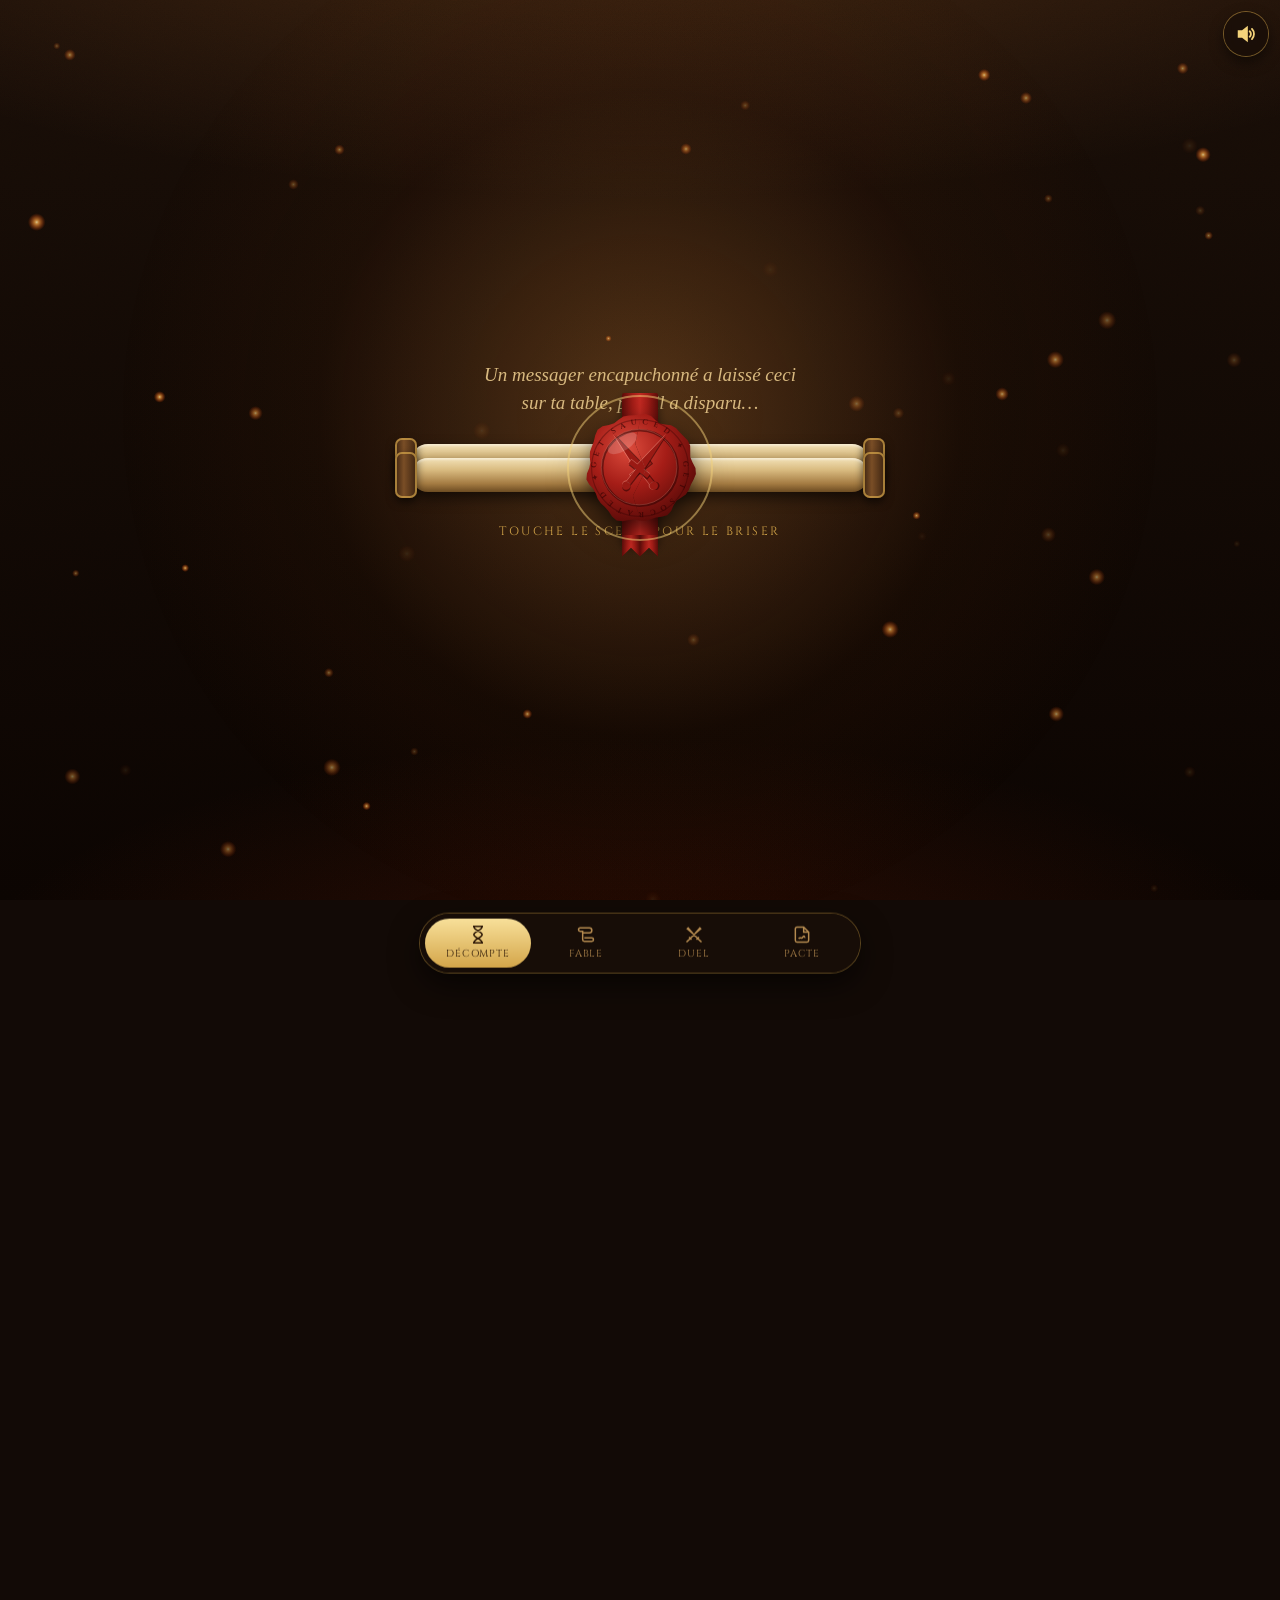
==== index.html @ 19f5466c "Le Pacte des Ombres : page pour Aurélien avant l'ouverture du 5 novembre Parchemin scellé, compte à " ====
<!doctype html>
<html lang="fr">
<head>
<meta charset="utf-8">
<meta name="viewport" content="width=device-width, initial-scale=1, viewport-fit=cover">
<title>Le Pacte des Ombres</title>
<meta name="description" content="Get Sauced convoque Get Socrated. Ouverture du monde : jeudi 5 novembre 2026, minuit.">
<meta name="theme-color" content="#120a06">
<meta property="og:type" content="website">
<meta property="og:title" content="Aurélien, un parchemin scellé t'attend…">
<meta property="og:description" content="Get Sauced convoque Get Socrated. Ouverture du monde : 5 novembre 2026, minuit. Brise le sceau.">
<meta property="og:image" content="https://paradisesecurite-web.github.io/Essaie/og.jpg">
<meta property="og:image:width" content="1200">
<meta property="og:image:height" content="630">
<meta property="og:url" content="https://paradisesecurite-web.github.io/Essaie/">
<meta name="twitter:card" content="summary_large_image">
<link rel="icon" href="data:image/svg+xml,%3Csvg xmlns='http://www.w3.org/2000/svg' viewBox='0 0 64 64'%3E%3Ccircle cx='32' cy='32' r='30' fill='%23a51d17'/%3E%3Cpath d='M32 8l4 30-4 4-4-4z M22 38h20v4H22z M30 42h4v10h-4z' fill='%23f3d27a'/%3E%3C/svg%3E">
<link rel="preconnect" href="https://fonts.googleapis.com">
<link rel="preconnect" href="https://fonts.gstatic.com" crossorigin>
<link href="https://fonts.googleapis.com/css2?family=Cinzel:wght@400;700;900&family=Cinzel+Decorative:wght@700;900&family=IM+Fell+English:ital@0;1&family=Pinyon+Script&display=swap" rel="stylesheet">
<link rel="stylesheet" href="style.css">
</head>
<body class="locked">
<canvas id="embers" aria-hidden="true"></canvas>

<button id="muteBtn" aria-label="Couper le son"></button>
<div id="toast" role="status" aria-live="polite"></div>

<!-- ============ INTRO : le parchemin scellé ============ -->
<div id="intro">
  <div class="tavern-glow"></div>
  <p class="intro-kicker">Un messager encapuchonné a laissé ceci sur ta table, puis il a disparu…</p>
  <div class="scroll" id="scroll">
    <div class="roller"></div>
    <div class="sheet" id="sheet">
      <div class="parch" id="sheetInner">
        <p class="sm">Par ordre de la Confrérie des Ombres</p>
        <h1 class="convo-title">Convocation</h1>
        <p class="to">À l'attention d'<b>Aurélien</b>, dit <b>Get Socrated</b></p>
        <div class="rule"></div>
        <div class="typed-wrap"><div class="ghost" id="introGhost"></div><div class="typed" id="introText"></div></div>
        <p class="from">— Yohann, dit <b>Get Sauced</b></p>
        <button class="btn gold" id="enterBtn">Entrer dans l'ombre</button>
      </div>
    </div>
    <div class="roller"></div>
    <div class="ribbon"></div>
    <button class="seal-btn" id="sealBtn" aria-label="Briser le sceau de cire">
      <div class="half l" id="sealL"></div>
      <div class="half r" id="sealR"></div>
      <svg class="crack" viewBox="0 0 200 200" aria-hidden="true"><polyline points="104,8 92,60 110,104 88,148 104,192" fill="none" stroke="#ffd9a0" stroke-width="3.5" stroke-linejoin="round" style="filter:drop-shadow(0 0 4px #ffb060)"/></svg>
    </button>
  </div>
  <p class="intro-hint" id="introHint">Touche le sceau pour le briser</p>
</div>

<!-- ============ APP ============ -->
<main id="app" aria-hidden="true">

  <section id="top" class="hero">
    <button id="sigil" class="sigil" aria-label="Sceau de la Confrérie">
      <svg class="prog" viewBox="0 0 108 108" aria-hidden="true"><circle cx="54" cy="54" r="50"/></svg>
      <span id="sigilSeal"></span>
    </button>
    <p class="kicker">La Confrérie des Ombres présente</p>
    <h1 class="duo"><span class="who" id="eggSauce">Get Sauced</span><span class="amp">&amp;</span><span class="who" id="eggSocrate">Get Socrated</span></h1>
    <p class="tag">Deux voleurs. Un serveur RP-PvP. Zéro pitié.</p>

    <div class="cd-wrap" id="cdWrap">
      <p class="cd-label" id="cdLabel">Le monde renaît dans</p>
      <div class="cd" id="cd">
        <div class="cd-box"><span class="cd-num" id="cdD">--</span><span class="cd-unit">Jours</span></div>
        <div class="cd-box"><span class="cd-num" id="cdH">--</span><span class="cd-unit">Heures</span></div>
        <div class="cd-box"><span class="cd-num" id="cdM">--</span><span class="cd-unit">Minutes</span></div>
        <div class="cd-box"><span class="cd-num" id="cdS">--</span><span class="cd-unit">Secondes</span></div>
      </div>
      <p class="cd-date"><b>Jeudi 5 novembre 2026 · 00:00</b><br>heure de Paris · World of Warcraft: Forever</p>
    </div>

    <div class="dossier reveal">
      <div class="card">
        <svg viewBox="0 0 40 40" aria-hidden="true"><path d="M20 3c-7 0-11 7-11 14 0 4 1 7 3 9l-5 11h26l-5-11c2-2 3-5 3-9 0-7-4-14-11-14z" fill="#0b0604" stroke="#d4a64a" stroke-width="1"/><ellipse cx="17" cy="19" rx="1.6" ry="1" fill="#f3d27a"/><ellipse cx="23" cy="19" rx="1.6" ry="1" fill="#f3d27a"/></svg>
        <p class="role">Le complice</p>
        <h4>Yohann</h4>
        <p class="alias">« Get Sauced »</p>
        <ul><li>Voleur</li><li>Race : <b id="yRace">elfe de la nuit… ou mort-vivant ?</b></li><li>Arme : la sauce</li></ul>
      </div>
      <div class="card">
        <svg viewBox="0 0 40 40" aria-hidden="true"><path d="M20 3c-7 0-11 7-11 14 0 4 1 7 3 9l-5 11h26l-5-11c2-2 3-5 3-9 0-7-4-14-11-14z" fill="#0b0604" stroke="#d4a64a" stroke-width="1"/><ellipse cx="17" cy="19" rx="1.6" ry="1" fill="#9fd0ff"/><ellipse cx="23" cy="19" rx="1.6" ry="1" fill="#9fd0ff"/></svg>
        <p class="role">Le cerveau</p>
        <h4>Aurélien</h4>
        <p class="alias">« <span id="aName">Get Socrated</span> »</p>
        <ul><li>Voleur</li><li>Race : <b id="aRace">à forger dans la Fable</b></li><li>Faction : <b id="aFaction">c'est toi qui choisis</b></li></ul>
      </div>
    </div>
    <div class="intel reveal">
      <span><b>QG</b> le bureau</span>
      <span><b>Opération</b> 4 jours</span>
      <span><b>Serveur</b> RP-PvP</span>
      <span><b>Guilde</b> sérieuse. Nous, moins.</span>
    </div>
  </section>

  <section id="fable">
    <div class="sec-head reveal"><span class="sec-num">I</span><h2>La Fable des Deux Ombres</h2><p>Une aventure en six chapitres. Tes choix décident de tout.</p></div>
    <div class="parch fable-card reveal" id="fableCard">
      <div class="fable-body" id="fableBody">
        <div class="fable-intro" id="fableIntro">
          <p>La veille de l'ouverture du monde, deux voleurs préparent un dernier coup. Tu choisiras ton nom, ta race… et le camp de notre duo, pour toujours.</p>
          <button class="btn ink" id="fableStart">Ouvrir la Fable</button>
        </div>
        <div id="fableMain" class="hidden">
          <div class="fable-top"><span id="chNum">Chapitre I</span><div class="dots" id="dots"></div></div>
          <h3 id="chTitle"></h3>
          <div id="fableText" class="fable-text"></div>
          <p class="skip-hint" id="skipHint">Touche le texte pour accélérer</p>
          <div id="fableChoices" class="choices"></div>
        </div>
      </div>
    </div>
    <div class="poster-zone hidden" id="posterZone">
      <img id="posterImg" alt="Ton avis de recherche">
      <div class="btn-row">
        <button class="btn gold hidden" id="posterShare">Envoyer à Yohann</button>
        <button class="btn dark" id="posterDl">Télécharger l'image</button>
      </div>
      <p class="note">Envoie-la à Get Sauced sur WhatsApp. Il saura quoi en faire.</p>
      <div class="btn-row" style="margin-top:14px"><button class="btn dark small" id="fableReplay">Rejouer la Fable</button></div>
    </div>
  </section>

  <section id="duel">
    <div class="sec-head reveal"><span class="sec-num">II</span><h2>Duel dans les Ombres</h2><p>Entraîne-toi avant le grand soir. Les ennemis ne t'attendront pas.</p></div>
    <div class="arena reveal" id="arena">
      <div class="hud top">
        <div class="row"><span id="eName">—</span><span id="eHpTxt"></span></div>
        <div class="bar hp-e"><i id="eHp"></i></div>
      </div>
      <canvas id="duelCv"></canvas>
      <div class="hud bot">
        <div class="split">
          <div><div class="row"><span>Vie</span><span id="pHpTxt">100</span></div><div class="bar hp-p"><i id="pHp"></i></div></div>
          <div><div class="row"><span>Énergie</span><span id="pEnTxt">100</span></div><div class="bar en"><i id="pEn"></i></div></div>
        </div>
        <div class="cps" id="cps"><i></i><i></i><i></i><i></i><i></i></div>
      </div>
      <div class="duel-ov" id="duelOv">
        <h3>Duel dans les Ombres</h3>
        <p><b>Attaque pernicieuse</b> : gagne des points de combo. <b>Éviscération</b> : dépense-les en gros dégâts. Quand l'anneau rouge se referme sur l'ennemi, <b>Esquive</b>. S'il devient doré : <b>riposte</b>&nbsp;!</p>
        <button class="btn gold" id="duelStart">Dégainer</button>
      </div>
    </div>
    <div class="skills">
      <button class="skill" id="skSS"><span class="ic">🗡️</span><span class="nm">Attaque pernicieuse</span><span class="cost">40 énergie · +1 ◆</span></button>
      <button class="skill ev" id="skEV"><span class="ic">🩸</span><span class="nm">Éviscération</span><span class="cost">35 énergie · ◆ → dégâts</span></button>
      <button class="skill do" id="skDO"><span class="ic">💨</span><span class="nm">Esquive</span><span class="cost">gratuit · timing !</span><span class="cdv" id="doCd"></span></button>
    </div>
    <div class="scores"><div>Score<b id="scNow">0</b></div><div>Niveau<b id="scLvl">1</b></div><div>Record<b id="scBest">0</b></div></div>
    <p class="duel-tips reveal"><b>ASTUCE DE VOLEUR</b> — un coup critique sur l'Attaque pernicieuse donne 2 points de combo. Une Éviscération à 5 points, c'est la signature de la maison.</p>
  </section>

  <section id="pacte">
    <div class="sec-head reveal"><span class="sec-num">III</span><h2>Le Pacte des Ombres</h2><p>Yohann a déjà signé. À toi.</p></div>
    <div class="parch pact reveal" id="pact">
      <h3>Le Pacte des Ombres</h3>
      <p class="pre">Entre les soussignés, <b>Yohann</b>, dit « Get Sauced », voleur de son état, et <b>Aurélien</b>, dit « <span class="pName">Get Socrated</span> », voleur de son état également, il est convenu ce qui suit, sous le regard des ombres et d'une chope de bière&nbsp;:</p>
      <ol>
        <li>Le duo entre dans le monde ensemble, le 5 novembre 2026 à minuit. Ou n'y entre pas.</li>
        <li>Aucun voleur n'abandonne l'autre. En PvP, on disparaît ensemble ; en donjon, on meurt ensemble.</li>
        <li>Le butin se partage à parts égales. Les objets légendaires se jouent aux dés, et le perdant ne boude pas plus de dix minutes.</li>
        <li>Celui qui attire tout le donjon sur le groupe paie la prochaine tournée.</li>
        <li>Pendant quatre jours, le bureau devient notre QG. Les réunions sont reportées pour cause de raid.</li>
        <li>La guilde est sérieuse. Nous le serons aussi. La plupart du temps.</li>
        <li>Ce pacte vaut du niveau 1 au niveau 60, et bien au-delà.</li>
      </ol>
      <p class="done" id="pactDate"></p>
      <div class="sigs">
        <div class="sig">
          <div class="sig-y" id="sigY">Get Sauced</div>
          <div class="sig-line"></div>
          <p>Yohann, dit Get Sauced<br><small>✔ SIGNÉ</small></p>
        </div>
        <div class="sig">
          <div class="pad-wrap" id="padWrap"><canvas id="pad"></canvas><span class="pad-ph">Signe ici, au doigt</span></div>
          <div class="sig-line"></div>
          <p>Aurélien, dit <span class="pName">Get Socrated</span><br><small id="pSigned" style="color:#8e1b17">EN ATTENTE DE TA SIGNATURE</small></p>
        </div>
      </div>
      <div class="pact-seal" id="pactSeal"></div>
      <div class="btn-row" id="pactActions">
        <button class="btn dark small" id="padClear">Effacer</button>
        <button class="btn ink" id="padSeal">Sceller le pacte</button>
      </div>
      <div class="btn-row hidden" id="pactDone">
        <button class="btn gold hidden" id="pactShare">Envoyer à Yohann</button>
        <button class="btn ink" id="pactDl">Télécharger le pacte</button>
      </div>
    </div>
  </section>

  <footer>
    <div class="secrets reveal">
      <h4>Secrets du parchemin</h4>
      <div class="gems" id="gems"></div>
      <p id="secretsTxt">Ce parchemin cache 9 secrets. Touche une gemme pour un indice.</p>
    </div>
    <p class="credit">Forgé par Yohann pour Aurélien,<br>avec amour et fourberie.</p>
    <p class="legal">Création de fan, 100 % originale. Non affiliée à Blizzard Entertainment.</p>
  </footer>
</main>

<nav id="bnav" aria-label="Navigation">
  <a href="#top" data-s="top"><svg viewBox="0 0 24 24" fill="none" stroke="currentColor" stroke-width="1.8"><path d="M6 2h12M6 22h12M7 2c0 5 10 6 10 10S7 17 7 22M17 2c0 5-10 6-10 10s10 5 10 10"/></svg>Décompte</a>
  <a href="#fable" data-s="fable"><svg viewBox="0 0 24 24" fill="none" stroke="currentColor" stroke-width="1.8"><path d="M5 4h11a3 3 0 0 1 0 6H8M5 4a2 2 0 0 0 0 4h3v10a2 2 0 0 0 2 2h9a2 2 0 0 0 0-4h-9"/></svg>Fable</a>
  <a href="#duel" data-s="duel"><svg viewBox="0 0 24 24" fill="none" stroke="currentColor" stroke-width="1.8"><path d="M4 20l9-9M13 11l6-7 1 1-7 6M6 15l3 3M3 21l2-2M20 20l-9-9M11 11L5 4 4 5l7 6M18 15l-3 3M21 21l-2-2"/></svg>Duel</a>
  <a href="#pacte" data-s="pacte"><svg viewBox="0 0 24 24" fill="none" stroke="currentColor" stroke-width="1.8"><path d="M14 3H6a2 2 0 0 0-2 2v14a2 2 0 0 0 2 2h12a2 2 0 0 0 2-2V9z M14 3v6h6 M8 17c2-3 3 1 5-2s2 1 3 0"/></svg>Pacte</a>
</nav>

<div id="modal" role="dialog" aria-modal="true"><div class="modal-card parch" id="modalCard"><button class="x" id="modalX" aria-label="Fermer">×</button><div id="modalBody"></div></div></div>

<div id="celebrate" aria-live="polite">
  <canvas id="fwCv"></canvas>
  <div class="cel-inner">
    <p class="k" id="celK">Jeudi 5 novembre 2026 · minuit</p>
    <h2>Le monde est ouvert&nbsp;!</h2>
    <p>Get Sauced &amp; <span class="pName">Get Socrated</span>, la légende commence maintenant. Lancez le jeu, sortez les dagues, prévenez le bureau.</p>
    <button class="btn gold" id="celClose">Entrer dans la légende</button>
  </div>
</div>

<div id="vanishFx"><span>Disparition !</span></div>

<script src="app.js"></script>
</body>
</html>
---- style.css ----
:root{
  --bg:#120a06; --leather:#24150c; --leather2:#3a2314;
  --parch:#ecd9ad; --parch2:#d8b97f; --parch3:#b48a4f;
  --ink:#2b1709; --ink-soft:#5a3a1e;
  --gold:#d4a64a; --gold2:#f3d27a; --gold-dim:#7d5f27;
  --blood:#8e1b17; --blood2:#c0392b;
  --alliance:#2f5fa8; --horde:#a3221b;
  --ff-title:'Cinzel Decorative','Cinzel',Georgia,serif;
  --ff-head:'Cinzel',Georgia,serif;
  --ff-body:'IM Fell English',Georgia,serif;
  --ff-sign:'Pinyon Script',cursive;
  --nav-h:62px;
  --legend:#f3d27a;
}
*{box-sizing:border-box;margin:0;padding:0}
html{scroll-behavior:smooth;-webkit-text-size-adjust:100%}
body{background:var(--bg);color:var(--parch);font-family:var(--ff-body);font-size:18px;line-height:1.5;overflow-x:hidden;min-height:100vh;-webkit-tap-highlight-color:transparent}
body.locked{overflow:hidden}
body::before{content:"";position:fixed;inset:0;z-index:-2;background:
  radial-gradient(ellipse 120% 55% at 50% -12%,rgba(255,150,60,.20),transparent 62%),
  radial-gradient(ellipse 90% 50% at 50% 112%,rgba(150,40,10,.28),transparent 60%),
  linear-gradient(#1c1009,#0d0603)}
body::after{content:"";position:fixed;inset:0;z-index:-1;pointer-events:none;opacity:.5;
  background-image:url("data:image/svg+xml;utf8,<svg xmlns='http://www.w3.org/2000/svg' width='180' height='180'><filter id='n'><feTurbulence type='fractalNoise' baseFrequency='.85' numOctaves='2' stitchTiles='stitch'/><feColorMatrix values='0 0 0 0 0  0 0 0 0 0  0 0 0 0 0  0 0 0 .22 0'/></filter><rect width='100%' height='100%' filter='url(%23n)'/></svg>")}
button{font:inherit;color:inherit;background:none;border:0;cursor:pointer;touch-action:manipulation}
img{max-width:100%;display:block}
.hidden{display:none!important}

#embers{position:fixed;inset:0;width:100%;height:100%;pointer-events:none;z-index:1}

/* ---------- Boutons ---------- */
.btn{display:inline-flex;align-items:center;justify-content:center;gap:8px;min-height:50px;padding:12px 22px;border-radius:999px;font-family:var(--ff-head);font-weight:700;font-size:16px;letter-spacing:.06em;text-transform:uppercase;transition:transform .15s,box-shadow .2s,filter .2s;user-select:none;-webkit-user-select:none}
.btn:active{transform:scale(.96)}
.btn.gold{color:#2a1505;background:linear-gradient(180deg,#f8e09a,#d4a64a 55%,#a77a2a);box-shadow:0 0 0 1px #6e4f17,0 0 0 3px rgba(243,210,122,.25),0 8px 22px rgba(0,0,0,.5),inset 0 1px 0 rgba(255,255,255,.6);text-shadow:0 1px 0 rgba(255,240,200,.6)}
.btn.gold:hover{filter:brightness(1.08);box-shadow:0 0 0 1px #6e4f17,0 0 0 4px rgba(243,210,122,.35),0 0 30px rgba(243,180,80,.45),inset 0 1px 0 rgba(255,255,255,.6)}
.btn.dark{color:var(--gold2);background:linear-gradient(180deg,#3b2414,#1e110a);box-shadow:0 0 0 1px var(--gold-dim),0 6px 16px rgba(0,0,0,.45),inset 0 1px 0 rgba(255,220,150,.12)}
.btn.ink{color:var(--parch);background:linear-gradient(180deg,#4a2c16,#2b1709);box-shadow:0 0 0 1px #1a0d05,0 4px 10px rgba(60,30,5,.35)}
.btn.small{min-height:42px;padding:8px 16px;font-size:13px}
.btn-row{display:flex;flex-wrap:wrap;gap:10px;justify-content:center}

/* ---------- Parchemin ---------- */
.parch{position:relative;color:var(--ink);border-radius:6px;
  background:
   radial-gradient(ellipse at 25% 15%,rgba(255,252,235,.45),transparent 50%),
   radial-gradient(ellipse at 80% 85%,rgba(150,95,35,.28),transparent 55%),
   radial-gradient(ellipse at 90% 10%,rgba(160,110,50,.18),transparent 40%),
   linear-gradient(135deg,#f0deb3,#e0c38b 50%,#ead4a2);
  box-shadow:inset 0 0 45px rgba(115,62,15,.55),inset 0 0 6px rgba(80,40,10,.6),0 18px 40px rgba(0,0,0,.6)}
.parch::after{content:"";position:absolute;inset:0;border-radius:inherit;pointer-events:none;mix-blend-mode:multiply;opacity:.55;
  background-image:url("data:image/svg+xml;utf8,<svg xmlns='http://www.w3.org/2000/svg' width='220' height='220'><filter id='p'><feTurbulence type='fractalNoise' baseFrequency='.035' numOctaves='4' seed='3'/><feColorMatrix values='0 0 0 0 .55  0 0 0 0 .38  0 0 0 0 .18  0 0 0 .55 -.12'/></filter><rect width='100%' height='100%' filter='url(%23p)'/></svg>")}
.parch > *{position:relative;z-index:1}

/* ---------- Intro ---------- */
#intro{position:fixed;inset:0;z-index:50;display:flex;flex-direction:column;align-items:center;justify-content:center;padding:24px 16px calc(24px + env(safe-area-inset-bottom));overflow-y:auto;transition:opacity 1s ease,transform 1.2s ease}
#intro.leaving{opacity:0;transform:scale(1.08);pointer-events:none}
.tavern-glow{position:fixed;inset:0;z-index:-1;background:radial-gradient(circle at 50% 46%,rgba(255,160,70,.28),rgba(120,50,10,.08) 40%,transparent 65%);animation:flicker 3.2s infinite ease-in-out}
@keyframes flicker{0%,100%{opacity:.85}20%{opacity:1}35%{opacity:.75}55%{opacity:.95}70%{opacity:.8}}
.intro-kicker{font-family:var(--ff-body);font-style:italic;color:var(--parch2);text-align:center;margin-bottom:26px;opacity:0;animation:fadeUp 1.2s .3s forwards;max-width:320px}
.intro-hint{margin-top:30px;font-family:var(--ff-head);letter-spacing:.2em;text-transform:uppercase;font-size:12px;color:var(--gold);animation:pulse 2s infinite;transition:opacity .5s}
@keyframes pulse{0%,100%{opacity:.45}50%{opacity:1}}
@keyframes fadeUp{from{opacity:0;transform:translateY(12px)}to{opacity:1;transform:none}}

.scroll{position:relative;width:min(88vw,430px);flex-shrink:0;opacity:0;animation:fadeUp 1s .1s forwards}
.roller{position:relative;height:34px;margin:0 -14px;border-radius:17px;z-index:3;
  background:linear-gradient(180deg,#f3e2b8 0%,#d9bb80 35%,#a57c43 75%,#6d4c22 100%);
  box-shadow:0 6px 14px rgba(0,0,0,.55),inset 0 2px 2px rgba(255,255,255,.35)}
.roller::before,.roller::after{content:"";position:absolute;top:50%;width:22px;height:46px;transform:translateY(-50%);border-radius:7px;
  background:linear-gradient(90deg,#3a2210,#7a4e26 40%,#3a2210);box-shadow:inset 0 0 0 2px rgba(212,166,74,.7),0 4px 8px rgba(0,0,0,.6)}
.roller::before{left:-16px}.roller::after{right:-16px}
.sheet{height:0;overflow:hidden;margin:-10px 0;transition:height 1.7s cubic-bezier(.65,.02,.25,1);border-radius:0}
.sheet .parch{border-radius:0;padding:34px 24px 30px;text-align:center}
.sheet .sm{font-family:var(--ff-head);font-size:11px;letter-spacing:.25em;text-transform:uppercase;color:var(--ink-soft)}
.convo-title{font-family:var(--ff-title);font-weight:900;font-size:clamp(30px,9vw,44px);color:var(--blood);margin:8px 0 6px;text-shadow:0 1px 0 rgba(255,255,255,.4)}
.to{font-size:18px}
.to b,.from b{font-family:var(--ff-head);font-weight:700}
.rule{height:14px;margin:14px auto;width:80%;background:
  linear-gradient(90deg,transparent,var(--ink-soft) 20%,var(--ink-soft) 80%,transparent) center/100% 1px no-repeat}
.rule::after{content:"✦";display:block;text-align:center;font-size:12px;line-height:14px;color:var(--blood);background:none}
.typed-wrap{position:relative;text-align:left;font-size:19px;line-height:1.55}
.typed-wrap .ghost{visibility:hidden}
.typed-wrap .typed{position:absolute;inset:0}
.typed-wrap p+p,.fable-text p+p{margin-top:.7em}
.from{margin-top:16px;text-align:right;font-style:italic}
#enterBtn{margin-top:22px;opacity:0;transform:translateY(8px);transition:opacity .8s,transform .8s;pointer-events:none}
#enterBtn.show{opacity:1;transform:none;pointer-events:auto}

.ribbon{position:absolute;left:50%;top:50%;width:36px;height:150px;transform:translate(-50%,-50%);z-index:4;border-radius:2px;
  background:linear-gradient(90deg,#5e0d0a,#a51d17 30%,#c52a22 50%,#a51d17 70%,#5e0d0a);box-shadow:0 4px 10px rgba(0,0,0,.5);transition:opacity .6s,transform .9s ease-in}
.ribbon::before,.ribbon::after{content:"";position:absolute;bottom:-14px;width:18px;height:22px;background:inherit}
.ribbon::before{left:0;clip-path:polygon(0 0,100% 0,100% 100%,50% 60%,0 100%)}
.ribbon::after{right:0;clip-path:polygon(0 0,100% 0,100% 100%,50% 60%,0 100%)}
.scroll.open .ribbon{opacity:0;transform:translate(-50%,40px) rotate(8deg)}
.seal-btn{position:absolute;left:50%;top:50%;width:118px;height:118px;transform:translate(-50%,-50%);z-index:5;filter:drop-shadow(0 8px 10px rgba(0,0,0,.6));animation:sealIdle 2.6s infinite ease-in-out;-webkit-touch-callout:none}
@keyframes sealIdle{0%,100%{transform:translate(-50%,-50%) scale(1)}50%{transform:translate(-50%,-50%) scale(1.05)}}
.seal-btn::before{content:"";position:absolute;inset:-14px;border-radius:50%;border:2px solid rgba(243,210,122,.5);animation:ring 2.6s infinite}
@keyframes ring{0%{transform:scale(.85);opacity:.9}100%{transform:scale(1.35);opacity:0}}
.seal-btn .half{position:absolute;inset:0;transition:transform 1s cubic-bezier(.5,0,.9,.5),opacity 1s}
.seal-btn .half.l{clip-path:polygon(0 0,52% 0,46% 30%,55% 52%,44% 74%,52% 100%,0 100%)}
.seal-btn .half.r{clip-path:polygon(52% 0,100% 0,100% 100%,52% 100%,44% 74%,55% 52%,46% 30%)}
.seal-btn .crack{position:absolute;inset:0;opacity:0;pointer-events:none}
.seal-btn.cracking{animation:shake .32s linear}
.seal-btn.cracking .crack{opacity:1}
.seal-btn.broken{animation:none;pointer-events:none}
.seal-btn.broken::before{display:none}
.seal-btn.broken .crack{opacity:0;transition:opacity .2s}
.seal-btn.broken .half.l{transform:translate(-70px,160px) rotate(-50deg);opacity:0}
.seal-btn.broken .half.r{transform:translate(70px,190px) rotate(40deg);opacity:0}
@keyframes shake{0%,100%{transform:translate(-50%,-50%)}20%{transform:translate(calc(-50% - 4px),-50%) rotate(-3deg)}40%{transform:translate(calc(-50% + 4px),-50%) rotate(3deg)}60%{transform:translate(calc(-50% - 3px),-50%) rotate(-2deg)}80%{transform:translate(calc(-50% + 2px),-50%)}}
.seal-svg{width:100%;height:100%;display:block}

/* ---------- App ---------- */
#app{position:relative;z-index:2;max-width:620px;margin:0 auto;padding:0 16px calc(var(--nav-h) + 40px + env(safe-area-inset-bottom));opacity:0;transition:opacity 1.2s .2s}
#app.show{opacity:1}
section{padding-top:56px;scroll-margin-top:4px}
.reveal{opacity:0;transform:translateY(26px);transition:opacity .9s ease,transform .9s ease}
.reveal.in{opacity:1;transform:none}

.hero{text-align:center;padding-top:calc(28px + env(safe-area-inset-top))}
.sigil{position:relative;width:92px;height:92px;margin:0 auto;display:block;filter:drop-shadow(0 6px 10px rgba(0,0,0,.7));-webkit-touch-callout:none;user-select:none;-webkit-user-select:none;touch-action:manipulation}
.sigil .seal-svg{transition:transform .3s}
.sigil.charging .seal-svg{animation:charge 1.6s linear forwards}
@keyframes charge{0%{transform:scale(1) rotate(0)}100%{transform:scale(1.18) rotate(-12deg);filter:brightness(1.4)}}
.sigil .prog{position:absolute;inset:-8px;width:calc(100% + 16px);height:calc(100% + 16px);transform:rotate(-90deg);pointer-events:none}
.sigil .prog circle{fill:none;stroke:var(--gold2);stroke-width:3;stroke-dasharray:314;stroke-dashoffset:314;filter:drop-shadow(0 0 4px var(--gold2))}
.sigil.charging .prog circle{transition:stroke-dashoffset 1.6s linear;stroke-dashoffset:0}
.kicker{margin-top:18px;font-family:var(--ff-head);font-size:12px;letter-spacing:.32em;text-transform:uppercase;color:var(--gold)}
.duo{margin:10px 0 6px;font-family:var(--ff-title);font-weight:900;line-height:1.05;font-size:clamp(34px,10.5vw,58px);
  background:linear-gradient(180deg,#fff2c6 0%,#f3d27a 35%,#c8922e 70%,#8a5e1c 100%);-webkit-background-clip:text;background-clip:text;color:transparent;filter:drop-shadow(0 3px 0 rgba(0,0,0,.6)) drop-shadow(0 0 18px rgba(243,170,70,.35))}
.duo .who{display:block;cursor:pointer;user-select:none;-webkit-user-select:none;transition:transform .15s}
.duo .who:active{transform:scale(.97)}
.duo .amp{display:block;font-size:.5em;margin:2px 0;font-family:var(--ff-body);font-style:italic;font-weight:400}
.tag{font-style:italic;color:var(--parch2);font-size:19px}

.cd-wrap{margin:30px 0 8px;cursor:pointer;user-select:none;-webkit-user-select:none}
.cd-label{font-family:var(--ff-head);letter-spacing:.25em;text-transform:uppercase;font-size:12px;color:var(--parch2);margin-bottom:12px}
.cd{display:grid;grid-template-columns:repeat(4,1fr);gap:8px}
.cd-box{position:relative;padding:14px 2px 10px;border-radius:12px;overflow:hidden;
  background:linear-gradient(180deg,#2d1a0e,#140b05);
  box-shadow:0 0 0 1px var(--gold-dim),0 0 0 4px rgba(0,0,0,.55),0 0 0 5px rgba(212,166,74,.25),inset 0 0 22px rgba(0,0,0,.85),0 10px 24px rgba(0,0,0,.55)}
.cd-box::before{content:"";position:absolute;left:0;right:0;top:50%;height:1px;background:rgba(0,0,0,.55);box-shadow:0 1px 0 rgba(243,210,122,.08)}
.cd-num{display:block;font-family:var(--ff-head);font-weight:900;font-size:clamp(34px,11.5vw,66px);line-height:1;color:var(--gold2);font-variant-numeric:tabular-nums;
  text-shadow:0 0 14px rgba(243,170,70,.55),0 2px 0 #5d3f0f}
.cd-num.tick{animation:tick .45s ease}
@keyframes tick{0%{transform:translateY(-35%);opacity:0;filter:blur(3px)}100%{transform:none;opacity:1;filter:none}}
.cd-unit{display:block;margin-top:6px;font-family:var(--ff-head);font-size:10px;letter-spacing:.18em;text-transform:uppercase;color:var(--parch3)}
.cd-date{margin-top:14px;font-size:16px;color:var(--parch2)}
.cd-date b{font-family:var(--ff-head);color:var(--gold2);font-weight:700}
.cd-open{font-family:var(--ff-title);font-size:34px;color:var(--gold2);text-shadow:0 0 20px rgba(243,170,70,.7)}

.dossier{display:grid;grid-template-columns:1fr 1fr;gap:10px;margin-top:34px;text-align:left}
.card{padding:16px 14px;border-radius:10px;background:linear-gradient(180deg,rgba(58,35,20,.92),rgba(30,17,10,.92));box-shadow:0 0 0 1px rgba(212,166,74,.35),0 10px 22px rgba(0,0,0,.45);font-size:15px;line-height:1.4}
.card .role{font-family:var(--ff-head);font-size:10px;letter-spacing:.2em;text-transform:uppercase;color:var(--gold)}
.card h4{font-family:var(--ff-head);font-size:21px;color:var(--parch);margin-top:4px}
.card .alias{font-style:italic;color:var(--gold2);margin-bottom:8px;word-break:break-word}
.card ul{list-style:none;color:var(--parch2)}
.card li+li{margin-top:3px}
.card li b{color:var(--parch);font-weight:400}
.card svg{width:34px;height:34px;float:right;opacity:.85}
.intel{display:flex;flex-wrap:wrap;justify-content:center;gap:8px;margin-top:16px}
.intel span{font-size:14px;padding:7px 12px;border-radius:999px;background:rgba(0,0,0,.35);box-shadow:0 0 0 1px rgba(212,166,74,.28);color:var(--parch2)}
.intel b{font-family:var(--ff-head);color:var(--gold2);font-weight:700;font-size:12px;letter-spacing:.06em}

.sec-head{text-align:center;margin-bottom:18px}
.sec-num{display:inline-flex;width:40px;height:40px;align-items:center;justify-content:center;border-radius:50%;font-family:var(--ff-head);font-weight:700;color:var(--gold2);box-shadow:0 0 0 1px var(--gold-dim),inset 0 0 12px rgba(0,0,0,.7)}
.sec-head h2{font-family:var(--ff-title);font-weight:900;font-size:clamp(26px,7.6vw,38px);color:var(--gold2);margin-top:10px;line-height:1.1;text-shadow:0 2px 0 rgba(0,0,0,.6),0 0 18px rgba(243,170,70,.3)}
.sec-head p{color:var(--parch2);font-style:italic;margin-top:6px}

/* ---------- Fable ---------- */
.fable-card{padding:22px 20px 24px;min-height:330px}
.fable-top{display:flex;justify-content:space-between;align-items:center;font-family:var(--ff-head);font-size:12px;letter-spacing:.2em;text-transform:uppercase;color:var(--ink-soft)}
.dots{display:flex;gap:6px}
.dots i{width:9px;height:9px;border-radius:50%;background:rgba(43,23,9,.2);box-shadow:inset 0 0 0 1px rgba(43,23,9,.35);transition:background .4s}
.dots i.on{background:var(--blood);box-shadow:0 0 6px rgba(142,27,23,.6)}
.fable-card h3{font-family:var(--ff-title);font-weight:900;font-size:clamp(22px,6.4vw,30px);color:var(--blood);margin:10px 0 14px;line-height:1.15}
.fable-body{transition:opacity .45s,transform .45s}
.fable-body.out{opacity:0;transform:translateX(-20px)}
.fable-text{font-size:19px;line-height:1.58;min-height:120px;cursor:pointer}
.fable-text .hl,.typed .hl{font-family:var(--ff-head);font-weight:700;color:var(--blood);font-size:.92em}
.typing p:last-child::after{content:"";display:inline-block;width:2px;height:1em;margin-left:2px;vertical-align:-2px;background:var(--blood);animation:blink .8s infinite}
@keyframes blink{50%{opacity:0}}
.skip-hint{font-family:var(--ff-head);font-size:10px;letter-spacing:.18em;text-transform:uppercase;color:var(--ink-soft);opacity:.7;text-align:right;margin-top:8px}
.choices{display:flex;flex-direction:column;gap:10px;margin-top:20px}
.choice{display:block;width:100%;text-align:left;padding:14px 16px 14px 44px;border-radius:10px;position:relative;font-family:var(--ff-body);font-size:17px;line-height:1.35;color:var(--parch);
  background:linear-gradient(180deg,#4a2c16,#2b1709);box-shadow:0 0 0 1px #160b04,0 4px 10px rgba(60,30,5,.35),inset 0 1px 0 rgba(255,220,150,.12);opacity:0;transform:translateY(10px);animation:fadeUp .5s forwards;transition:transform .15s,filter .2s}
.choice:hover{filter:brightness(1.15)}
.choice:active{transform:scale(.98)}
.choice::before{content:"❖";position:absolute;left:16px;top:14px;color:var(--gold);font-size:15px}
.choice small{display:block;color:var(--parch2);font-size:14px;margin-top:3px;font-style:italic}
.choice.alliance{background:linear-gradient(180deg,#2c4f8c,#16294d);box-shadow:0 0 0 1px #0b1630,0 0 0 3px rgba(150,190,255,.18),0 6px 14px rgba(0,20,60,.4)}
.choice.horde{background:linear-gradient(180deg,#8f211b,#4a0d0a);box-shadow:0 0 0 1px #2a0503,0 0 0 3px rgba(255,140,120,.15),0 6px 14px rgba(60,0,0,.4)}
.choice.alliance::before{content:"✠"}
.choice.horde::before{content:"⚔"}
.name-pick{display:flex;gap:8px;margin-top:4px}
.name-pick input{flex:1;min-width:0;height:52px;padding:0 14px;border-radius:10px;border:0;font-family:var(--ff-head);font-weight:700;font-size:18px;color:var(--ink);background:rgba(255,248,225,.65);box-shadow:inset 0 2px 6px rgba(80,40,10,.35),0 0 0 1px rgba(80,40,10,.4)}
.name-pick input:focus{outline:2px solid var(--blood)}
.sugg{display:flex;flex-wrap:wrap;gap:8px;margin-top:10px}
.sugg button{padding:8px 12px;border-radius:999px;font-size:15px;font-style:italic;background:rgba(43,23,9,.1);box-shadow:inset 0 0 0 1px rgba(43,23,9,.35);color:var(--ink)}
.y-says{margin-top:12px;font-style:italic;color:var(--blood)}
.fable-intro{text-align:center;padding:20px 0}
.fable-intro p{font-size:19px;margin-bottom:20px}
.ending-badge{display:inline-block;padding:4px 12px;border-radius:999px;font-family:var(--ff-head);font-size:11px;letter-spacing:.2em;text-transform:uppercase;background:var(--blood);color:var(--parch);margin-bottom:6px}
.poster-zone{margin-top:22px;text-align:center}
.poster-zone img{width:100%;max-width:440px;margin:0 auto 18px;border-radius:4px;box-shadow:0 20px 50px rgba(0,0,0,.7);animation:posterIn 1s cubic-bezier(.2,1.4,.4,1)}
@keyframes posterIn{from{opacity:0;transform:translateY(-60px) rotate(-8deg) scale(.8)}to{opacity:1;transform:rotate(-1.2deg)}}
.poster-zone img{transform:rotate(-1.2deg)}
.poster-zone .note{color:var(--parch2);font-style:italic;font-size:15px;margin-top:12px}

/* ---------- Duel ---------- */
.arena{position:relative;border-radius:14px;overflow:hidden;background:#0b0604;box-shadow:0 0 0 1px var(--gold-dim),0 0 0 4px rgba(0,0,0,.6),0 18px 40px rgba(0,0,0,.6);user-select:none;-webkit-user-select:none}
#duelCv{display:block;width:100%;height:290px;touch-action:manipulation}
.hud{position:absolute;left:10px;right:10px;font-family:var(--ff-head);font-size:11px;letter-spacing:.08em;pointer-events:none}
.hud.top{top:10px}
.hud.bot{bottom:10px}
.hud .row{display:flex;justify-content:space-between;align-items:center;gap:8px;margin-bottom:4px;color:var(--parch)}
.bar{height:10px;border-radius:6px;background:rgba(0,0,0,.6);box-shadow:0 0 0 1px rgba(212,166,74,.4);overflow:hidden}
.bar i{display:block;height:100%;width:100%;transition:width .15s}
.bar.hp-e i{background:linear-gradient(#e14a3b,#8e1b17)}
.bar.hp-p i{background:linear-gradient(#6fd36a,#2a7d2a)}
.bar.en i{background:linear-gradient(#ffe57a,#d4a017)}
.hud .split{display:grid;grid-template-columns:1fr 1fr;gap:10px}
.cps{display:flex;gap:5px;justify-content:center;margin-top:6px}
.cps i{width:14px;height:14px;transform:rotate(45deg);background:rgba(0,0,0,.6);box-shadow:0 0 0 1px rgba(212,166,74,.5);transition:background .15s,box-shadow .15s}
.cps i.on{background:radial-gradient(#ffd27a,#d43a1a);box-shadow:0 0 0 1px #ffd27a,0 0 10px #ff7a2a}
.duel-ov{position:absolute;inset:0;display:flex;flex-direction:column;align-items:center;justify-content:center;text-align:center;padding:18px;background:rgba(10,5,2,.82);backdrop-filter:blur(2px);-webkit-backdrop-filter:blur(2px);z-index:3}
.duel-ov h3{font-family:var(--ff-title);color:var(--gold2);font-size:24px;margin-bottom:8px}
.duel-ov p{font-size:15px;color:var(--parch2);max-width:400px;margin-bottom:14px;line-height:1.4}
.duel-ov .big{font-family:var(--ff-head);font-weight:900;font-size:40px;color:var(--gold2)}
.skills{display:grid;grid-template-columns:1fr 1fr 1fr;gap:8px;margin-top:12px;user-select:none;-webkit-user-select:none}
.skill{position:relative;min-height:84px;padding:10px 4px 8px;border-radius:12px;display:flex;flex-direction:column;align-items:center;justify-content:center;gap:2px;overflow:hidden;
  background:linear-gradient(180deg,#3b2414,#1a0e07);box-shadow:0 0 0 1px var(--gold-dim),0 6px 14px rgba(0,0,0,.5),inset 0 1px 0 rgba(255,220,150,.14);transition:transform .08s,filter .15s;touch-action:manipulation}
.skill:active,.skill.pressed{transform:scale(.94);filter:brightness(1.3)}
.skill .ic{font-size:24px;line-height:1;filter:drop-shadow(0 0 6px rgba(255,180,80,.5))}
.skill .nm{font-family:var(--ff-head);font-weight:700;font-size:11px;letter-spacing:.04em;color:var(--parch);line-height:1.15;text-align:center}
.skill .cost{font-size:11px;color:var(--gold)}
.skill.off{filter:grayscale(.8) brightness(.6)}
.skill .cdv{position:absolute;left:0;bottom:0;height:3px;background:var(--gold2);width:0}
.skill.ev{background:linear-gradient(180deg,#5a2a10,#2a1006)}
.skill.do{background:linear-gradient(180deg,#1f2f3c,#0c141b)}
.scores{display:flex;justify-content:space-around;margin-top:12px;font-family:var(--ff-head);font-size:12px;letter-spacing:.1em;text-transform:uppercase;color:var(--parch3)}
.scores b{display:block;font-size:20px;color:var(--gold2);letter-spacing:0}
.duel-tips{margin-top:14px;font-size:15px;color:var(--parch2);line-height:1.45}
.duel-tips b{font-family:var(--ff-head);color:var(--gold2);font-size:13px}

/* ---------- Pacte ---------- */
.pact{padding:28px 20px 26px}
.pact h3{text-align:center;font-family:var(--ff-title);font-weight:900;font-size:clamp(24px,7vw,34px);color:var(--blood);line-height:1.1}
.pact .pre{margin:14px 0 12px;font-size:17px;font-style:italic;text-align:center}
.pact ol{list-style:none;counter-reset:a}
.pact li{counter-increment:a;position:relative;padding:9px 0 9px 42px;font-size:17px;line-height:1.45;border-top:1px dashed rgba(90,58,30,.35)}
.pact li::before{content:counter(a,upper-roman);position:absolute;left:0;top:9px;width:32px;text-align:center;font-family:var(--ff-head);font-weight:900;color:var(--blood)}
.pact .done{margin-top:12px;text-align:center;font-style:italic}
.sigs{display:grid;grid-template-columns:1fr;gap:20px;margin-top:22px}
@media(min-width:560px){.sigs{grid-template-columns:1fr 1fr}}
.sig p{font-size:14px;text-align:center;margin-top:4px}
.sig small{font-family:var(--ff-head);font-size:10px;letter-spacing:.15em;color:#2a6a2a}
.sig-y{height:110px;display:flex;align-items:center;justify-content:center;font-family:var(--ff-sign);font-size:54px;color:#1f2a55;transform:rotate(-4deg);cursor:pointer;user-select:none;-webkit-user-select:none}
.sig-line{height:1px;background:var(--ink-soft)}
.pad-wrap{position:relative;height:110px;border-radius:6px;background:rgba(255,250,230,.35);box-shadow:inset 0 0 0 1px rgba(90,58,30,.35)}
#pad{position:absolute;inset:0;width:100%;height:100%;touch-action:none;cursor:crosshair}
.pad-ph{position:absolute;inset:0;display:flex;align-items:center;justify-content:center;font-style:italic;color:rgba(90,58,30,.6);pointer-events:none;transition:opacity .3s}
.pad-wrap.inked .pad-ph{opacity:0}
.pact .btn-row{margin-top:20px}
.pact-seal{display:none;width:96px;height:96px;margin:16px auto 0;pointer-events:none;filter:drop-shadow(0 6px 8px rgba(0,0,0,.5));opacity:0}
.pact.sealed .pact-seal{display:block}
.pact.sealed .pact-seal{animation:stamp .6s cubic-bezier(.3,1.6,.5,1) forwards}
@keyframes stamp{0%{opacity:0;transform:scale(2.6) rotate(-30deg)}60%{opacity:1}100%{opacity:1;transform:scale(1) rotate(-14deg)}}
.pact.sealed #pad{pointer-events:none}

/* ---------- Footer / secrets ---------- */
footer{margin-top:60px;text-align:center;color:var(--parch3);font-size:14px}
.secrets{margin:0 auto 22px;padding:16px;border-radius:12px;background:rgba(0,0,0,.35);box-shadow:0 0 0 1px rgba(212,166,74,.25)}
.secrets h4{font-family:var(--ff-head);letter-spacing:.2em;text-transform:uppercase;font-size:12px;color:var(--gold)}
.gems{display:flex;justify-content:center;gap:9px;margin:12px 0 6px;flex-wrap:wrap}
.gems button{width:26px;height:26px;transform:rotate(45deg);border-radius:4px;background:rgba(0,0,0,.6);box-shadow:inset 0 0 0 1px rgba(212,166,74,.45)}
.gems button.on{background:radial-gradient(circle at 35% 35%,#fff3c4,#f3b23a 45%,#a8501a);box-shadow:0 0 12px rgba(255,190,80,.7),inset 0 0 0 1px #fff3c4}
.secrets p{font-size:13px;font-style:italic}
footer .credit{margin-top:8px;line-height:1.5}
footer .legal{margin-top:10px;font-size:12px;opacity:.6}

/* ---------- Nav / mute / toast / modal ---------- */
#bnav{position:fixed;left:50%;bottom:calc(10px + env(safe-area-inset-bottom));transform:translate(-50%,140%);z-index:20;display:flex;gap:2px;padding:5px;border-radius:999px;width:min(calc(100% - 24px),440px);
  background:rgba(25,14,8,.88);backdrop-filter:blur(10px);-webkit-backdrop-filter:blur(10px);box-shadow:0 0 0 1px rgba(212,166,74,.4),0 12px 30px rgba(0,0,0,.6);transition:transform .8s cubic-bezier(.2,1.2,.4,1)}
#bnav.show{transform:translate(-50%,0)}
#bnav a{flex:1;display:flex;flex-direction:column;align-items:center;gap:2px;padding:6px 2px;border-radius:999px;text-decoration:none;color:var(--parch3);font-family:var(--ff-head);font-size:10px;letter-spacing:.08em;text-transform:uppercase;transition:color .2s,background .2s}
#bnav a svg{width:20px;height:20px}
#bnav a.on{color:#2a1505;background:linear-gradient(180deg,#f8e09a,#d4a64a)}
#muteBtn{position:fixed;top:calc(12px + env(safe-area-inset-top));right:12px;z-index:60;width:44px;height:44px;border-radius:50%;display:flex;align-items:center;justify-content:center;background:rgba(25,14,8,.8);box-shadow:0 0 0 1px rgba(212,166,74,.5),0 6px 14px rgba(0,0,0,.5);color:var(--gold2);backdrop-filter:blur(6px);-webkit-backdrop-filter:blur(6px)}
#muteBtn svg{width:22px;height:22px}
#toast{position:fixed;left:50%;top:calc(14px + env(safe-area-inset-top));transform:translate(-50%,-160%);z-index:70;max-width:calc(100% - 120px);padding:10px 18px;border-radius:10px;font-size:15px;line-height:1.35;text-align:center;color:var(--ink);
  background:linear-gradient(180deg,#f5e6bf,#dcc08a);box-shadow:0 0 0 1px #8a6a2c,0 10px 24px rgba(0,0,0,.55);transition:transform .45s cubic-bezier(.2,1.3,.4,1),opacity .3s,visibility .3s}
#toast{opacity:0;visibility:hidden}
#toast.show{transform:translate(-50%,0);opacity:1;visibility:visible}
#modal{position:fixed;inset:0;z-index:80;display:flex;align-items:center;justify-content:center;padding:20px;background:rgba(5,2,1,.78);backdrop-filter:blur(3px);-webkit-backdrop-filter:blur(3px);opacity:0;pointer-events:none;transition:opacity .4s}
#modal.show{opacity:1;pointer-events:auto}
.modal-card{width:min(100%,460px);max-height:calc(100vh - 40px);overflow:auto;padding:30px 22px 24px;transform:scale(.9) translateY(20px);transition:transform .5s cubic-bezier(.2,1.3,.4,1)}
#modal.show .modal-card{transform:none}
.modal-card .x{position:absolute;top:6px;right:8px;width:40px;height:40px;font-size:26px;color:var(--ink-soft);z-index:2}
.modal-card h3{font-family:var(--ff-title);font-weight:900;color:var(--blood);font-size:26px;text-align:center;line-height:1.15;margin-bottom:14px}
.modal-card .q{font-size:21px;line-height:1.5;text-align:center;font-style:italic}
.modal-card .sigline{text-align:right;font-family:var(--ff-sign);font-size:34px;color:#1f2a55;margin-top:10px}
.modal-card .kick{text-align:center;font-family:var(--ff-head);font-size:11px;letter-spacing:.25em;text-transform:uppercase;color:var(--ink-soft);margin-bottom:6px}
.modal-card .btn-row{margin-top:18px}
.secret-letter .typed-wrap{font-size:22px;line-height:1.55;text-align:center}
.item-tip{background:linear-gradient(180deg,#0c1424,#060a14)!important;color:#fff;font-family:Georgia,serif;box-shadow:0 0 0 1px #8a8fa0,0 0 0 3px #1b2236,0 20px 40px rgba(0,0,0,.6)!important}
.item-tip::after{display:none}
.item-tip .iname{color:#ff8000;font-size:21px;font-weight:700;line-height:1.2}
.item-tip .ilvl{color:#ffd100;font-size:14px;margin:4px 0}
.item-tip .row2{display:flex;justify-content:space-between;font-size:15px}
.item-tip .stat{font-size:15px}
.item-tip .eq{color:#1eff00;font-size:15px;margin-top:6px}
.item-tip .flav{color:#ffd100;font-style:italic;font-size:15px;margin-top:8px}
.item-tip .x{color:#aaa!important}

#celebrate{position:fixed;inset:0;z-index:90;display:flex;align-items:center;justify-content:center;text-align:center;background:#050201;opacity:0;pointer-events:none;transition:opacity .8s}
#celebrate.show{opacity:1;pointer-events:auto}
#fwCv{position:absolute;inset:0;width:100%;height:100%}
.cel-inner{position:relative;z-index:2;padding:24px;max-width:520px}
.cel-inner .k{font-family:var(--ff-head);letter-spacing:.3em;text-transform:uppercase;font-size:12px;color:var(--gold)}
.cel-inner h2{font-family:var(--ff-title);font-weight:900;font-size:clamp(36px,11vw,64px);line-height:1.05;margin:12px 0;
  background:linear-gradient(180deg,#fff2c6,#f3d27a 40%,#c8922e);-webkit-background-clip:text;background-clip:text;color:transparent;filter:drop-shadow(0 0 20px rgba(243,170,70,.6));animation:celPulse 1.6s infinite}
@keyframes celPulse{50%{transform:scale(1.04)}}
.cel-inner p{font-size:19px;color:var(--parch);margin-bottom:22px;text-shadow:0 2px 6px #000}

#vanishFx{position:fixed;inset:0;z-index:85;pointer-events:none;opacity:0;background:radial-gradient(circle,rgba(120,100,140,.55),rgba(20,10,30,.85));transition:opacity .4s}
body.vanish #app,body.vanish #bnav{filter:blur(6px);opacity:.04;transition:filter .3s,opacity .3s}
body.vanish #vanishFx{opacity:1}
#vanishFx span{position:absolute;inset:0;display:flex;align-items:center;justify-content:center;font-family:var(--ff-title);font-weight:900;font-size:clamp(34px,10vw,60px);color:#d9c8ff;text-shadow:0 0 24px #a080ff}
#app{transition:opacity 1.2s .2s,filter .6s}

.rain{position:fixed;top:-60px;z-index:75;pointer-events:none;font-size:30px;animation:fall linear forwards}
@keyframes fall{to{transform:translateY(calc(100vh + 120px)) rotate(540deg)}}

/* Mode légendaire */
body.legendary{--gold2:#ff9a1f;--gold:#ff8000;--gold-dim:#a35200}
body.legendary .duo{background:linear-gradient(180deg,#fff0d0,#ffb347 40%,#ff8000 75%,#a34800);-webkit-background-clip:text;background-clip:text;filter:drop-shadow(0 3px 0 rgba(0,0,0,.6)) drop-shadow(0 0 26px rgba(255,128,0,.75))}

@media(min-width:700px){
  body{font-size:19px}
  #duelCv{height:330px}
  .fable-card{padding:30px 34px}
  .pact{padding:36px 40px}
}
@media(prefers-reduced-motion:reduce){
  *,*::before,*::after{animation-duration:.01ms!important;animation-iteration-count:1!important;transition-duration:.2s!important}
}
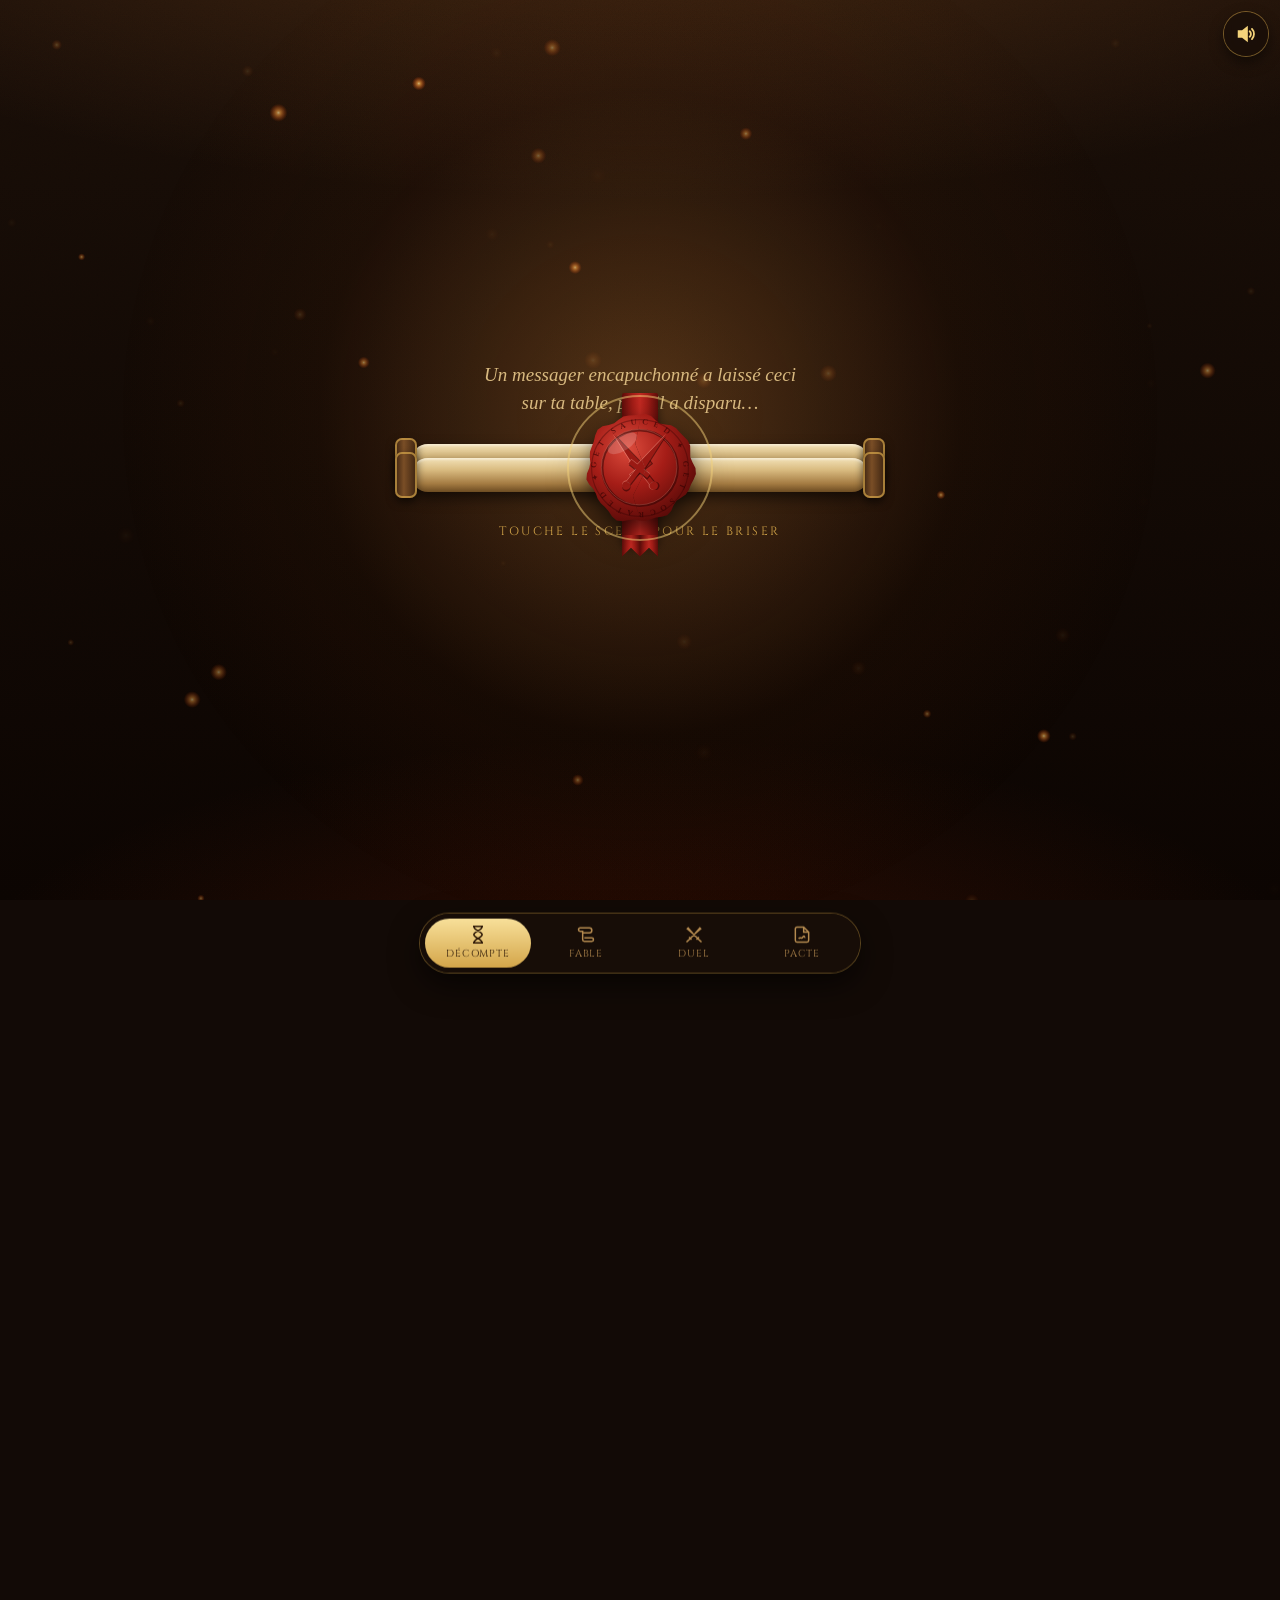
==== commit 57a3978a: "Ajoute un bouton pour re-signer le pacte et une remise à zéro via ?reset Co-Authored-By: Claude Opus" ====
--- a/index.html
+++ b/index.html
@@ -195,6 +195,7 @@
         <button class="btn gold hidden" id="pactShare">Envoyer à Yohann</button>
         <button class="btn ink" id="pactDl">Télécharger le pacte</button>
       </div>
+      <div class="btn-row hidden" id="pactRedoRow" style="margin-top:10px"><button class="btn dark small" id="pactRedo">Re-signer le pacte</button></div>
     </div>
   </section>
 
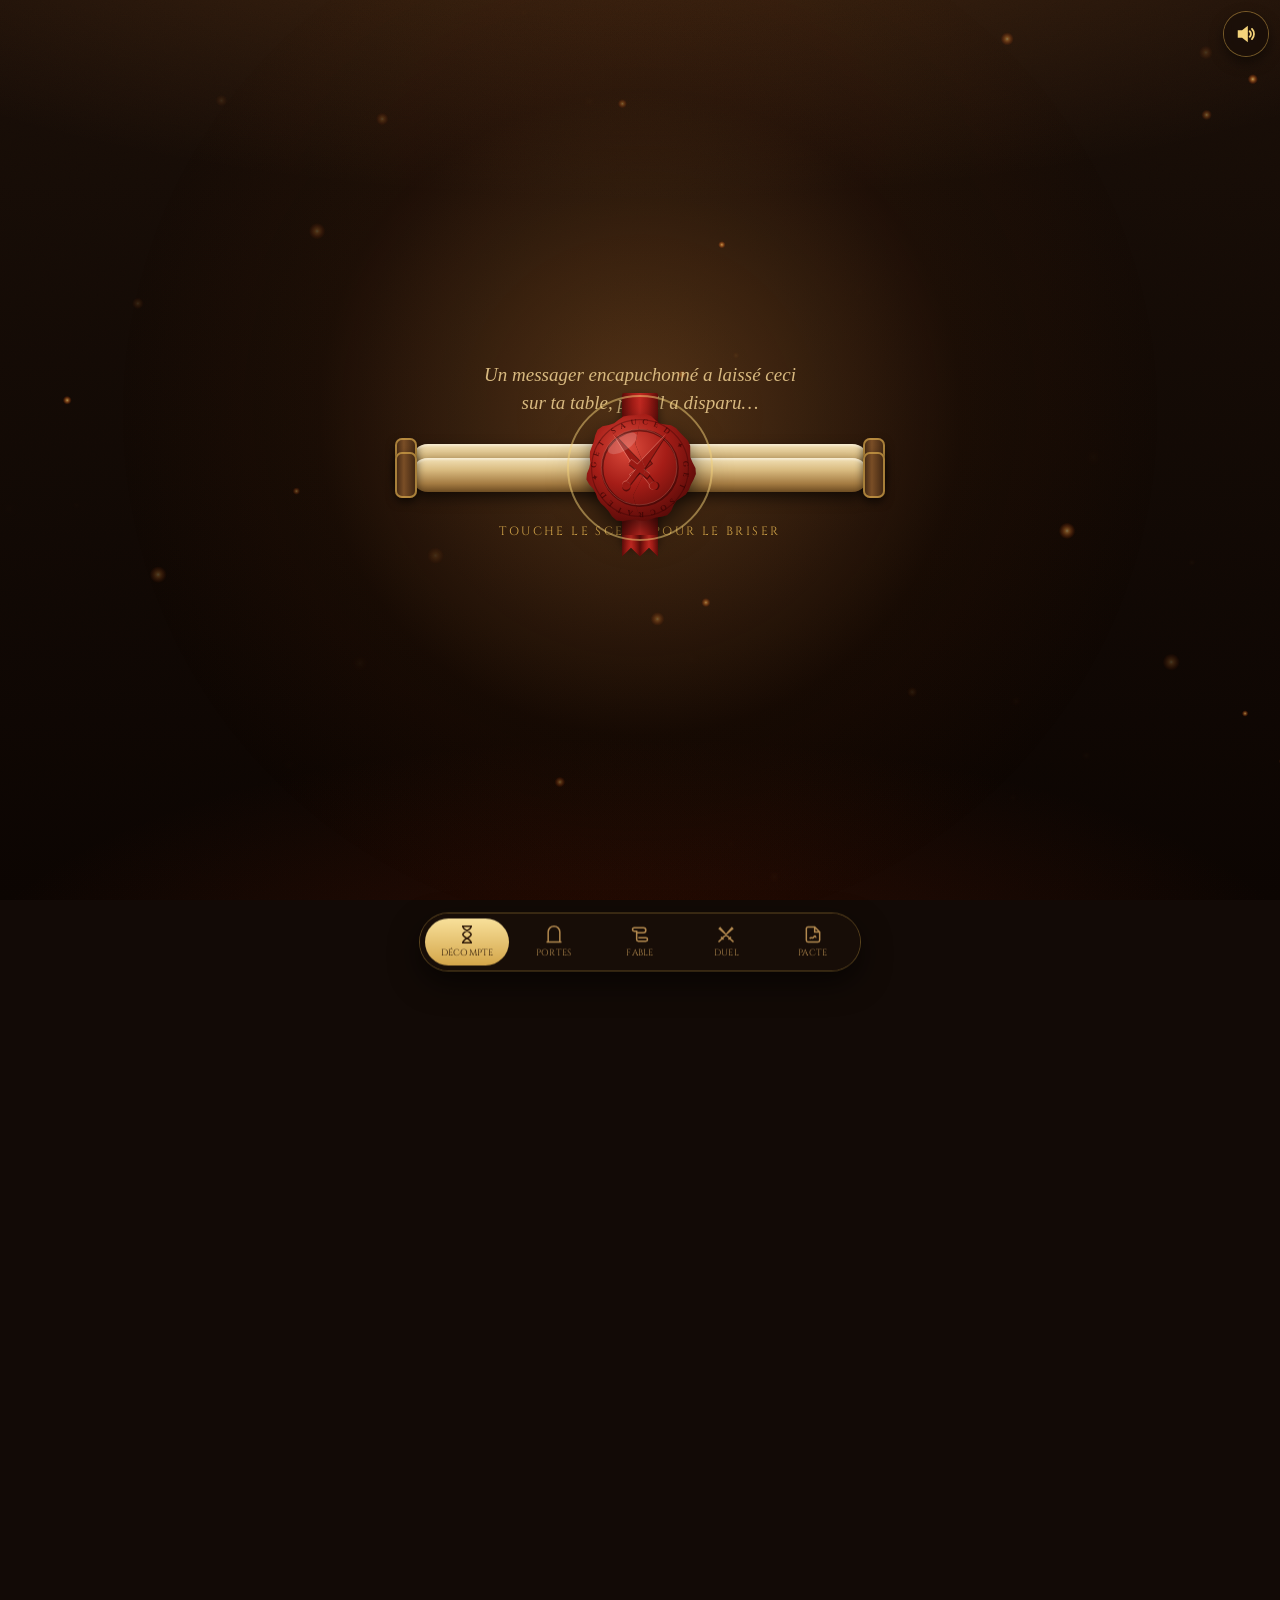
==== commit 8e263cd1: "Calendrier des Ombres : portes I à IV (cimetière, procès, 10 000, Carlotta) Une porte s'ouvre chaque" ====
--- a/index.html
+++ b/index.html
@@ -19,6 +19,7 @@
 <link rel="preconnect" href="https://fonts.gstatic.com" crossorigin>
 <link href="https://fonts.googleapis.com/css2?family=Cinzel:wght@400;700;900&family=Cinzel+Decorative:wght@700;900&family=IM+Fell+English:ital@0;1&family=Pinyon+Script&display=swap" rel="stylesheet">
 <link rel="stylesheet" href="style.css">
+<link rel="stylesheet" href="jours.css">
 </head>
 <body class="locked">
 <canvas id="embers" aria-hidden="true"></canvas>
@@ -99,6 +100,14 @@
       <span><b>Serveur</b> RP-PvP</span>
       <span><b>Guilde</b> sérieuse. Nous, moins.</span>
     </div>
+  </section>
+
+  <section id="portes">
+    <div class="sec-head reveal"><span class="sec-num">✦</span><h2>Le Calendrier des Ombres</h2><p>Une porte s'ouvre chaque matin à 10 h, jusqu'au grand soir.</p></div>
+    <div class="doors reveal" id="doors"></div>
+    <p class="next-door" id="nextDoor"></p>
+    <div class="map-home reveal" id="mapHome"></div>
+    <p class="hint">Chaque porte franchie te donne un fragment de la carte. Les cinq mènent au QG.</p>
   </section>
 
   <section id="fable">
@@ -212,6 +221,7 @@
 
 <nav id="bnav" aria-label="Navigation">
   <a href="#top" data-s="top"><svg viewBox="0 0 24 24" fill="none" stroke="currentColor" stroke-width="1.8"><path d="M6 2h12M6 22h12M7 2c0 5 10 6 10 10S7 17 7 22M17 2c0 5-10 6-10 10s10 5 10 10"/></svg>Décompte</a>
+  <a href="#portes" data-s="portes"><svg viewBox="0 0 24 24" fill="none" stroke="currentColor" stroke-width="1.8"><path d="M5 21V9a7 7 0 0 1 14 0v12M3 21h18M15 14h.01"/></svg>Portes</a>
   <a href="#fable" data-s="fable"><svg viewBox="0 0 24 24" fill="none" stroke="currentColor" stroke-width="1.8"><path d="M5 4h11a3 3 0 0 1 0 6H8M5 4a2 2 0 0 0 0 4h3v10a2 2 0 0 0 2 2h9a2 2 0 0 0 0-4h-9"/></svg>Fable</a>
   <a href="#duel" data-s="duel"><svg viewBox="0 0 24 24" fill="none" stroke="currentColor" stroke-width="1.8"><path d="M4 20l9-9M13 11l6-7 1 1-7 6M6 15l3 3M3 21l2-2M20 20l-9-9M11 11L5 4 4 5l7 6M18 15l-3 3M21 21l-2-2"/></svg>Duel</a>
   <a href="#pacte" data-s="pacte"><svg viewBox="0 0 24 24" fill="none" stroke="currentColor" stroke-width="1.8"><path d="M14 3H6a2 2 0 0 0-2 2v14a2 2 0 0 0 2 2h12a2 2 0 0 0 2-2V9z M14 3v6h6 M8 17c2-3 3 1 5-2s2 1 3 0"/></svg>Pacte</a>
@@ -231,6 +241,7 @@
 
 <div id="vanishFx"><span>Disparition !</span></div>
 
+<script src="calendrier.js"></script>
 <script src="app.js"></script>
 </body>
 </html>
--- a/style.css
+++ b/style.css
@@ -281,7 +281,7 @@
 #bnav{position:fixed;left:50%;bottom:calc(10px + env(safe-area-inset-bottom));transform:translate(-50%,140%);z-index:20;display:flex;gap:2px;padding:5px;border-radius:999px;width:min(calc(100% - 24px),440px);
   background:rgba(25,14,8,.88);backdrop-filter:blur(10px);-webkit-backdrop-filter:blur(10px);box-shadow:0 0 0 1px rgba(212,166,74,.4),0 12px 30px rgba(0,0,0,.6);transition:transform .8s cubic-bezier(.2,1.2,.4,1)}
 #bnav.show{transform:translate(-50%,0)}
-#bnav a{flex:1;display:flex;flex-direction:column;align-items:center;gap:2px;padding:6px 2px;border-radius:999px;text-decoration:none;color:var(--parch3);font-family:var(--ff-head);font-size:10px;letter-spacing:.08em;text-transform:uppercase;transition:color .2s,background .2s}
+#bnav a{flex:1;display:flex;flex-direction:column;align-items:center;gap:2px;padding:6px 2px;border-radius:999px;text-decoration:none;color:var(--parch3);font-family:var(--ff-head);font-size:9px;letter-spacing:.03em;text-transform:uppercase;transition:color .2s,background .2s;white-space:nowrap}
 #bnav a svg{width:20px;height:20px}
 #bnav a.on{color:#2a1505;background:linear-gradient(180deg,#f8e09a,#d4a64a)}
 #muteBtn{position:fixed;top:calc(12px + env(safe-area-inset-top));right:12px;z-index:60;width:44px;height:44px;border-radius:50%;display:flex;align-items:center;justify-content:center;background:rgba(25,14,8,.8);box-shadow:0 0 0 1px rgba(212,166,74,.5),0 6px 14px rgba(0,0,0,.5);color:var(--gold2);backdrop-filter:blur(6px);-webkit-backdrop-filter:blur(6px)}
--- a/jours.css
+++ b/jours.css
@@ -0,0 +1,96 @@
+/* ===== Calendrier des Ombres : éléments communs ===== */
+.locked-door{text-align:center;max-width:420px;padding:20px}
+.seal-mini{width:110px;height:110px;margin:0 auto 14px;filter:drop-shadow(0 8px 12px rgba(0,0,0,.6))}
+.lock-left{font-family:var(--ff-head);font-weight:700;font-size:22px;color:var(--gold2);margin:8px 0 22px;font-variant-numeric:tabular-nums}
+.door-head{text-align:center;padding-top:calc(30px + env(safe-area-inset-top))}
+.door-title{font-family:var(--ff-title);font-weight:900;font-size:clamp(34px,10vw,56px);line-height:1.05;margin:10px 0 8px;
+  background:linear-gradient(180deg,#fff2c6 0%,#f3d27a 35%,#c8922e 70%,#8a5e1c 100%);-webkit-background-clip:text;background-clip:text;color:transparent;filter:drop-shadow(0 3px 0 rgba(0,0,0,.6)) drop-shadow(0 0 18px rgba(243,170,70,.35))}
+.door-head .seal-mini{width:84px;height:84px}
+.map-wrap{margin:6px 0 10px}
+.map-svg{width:100%;height:auto;display:block;border-radius:6px;box-shadow:0 0 0 1px #7d5f27,0 8px 20px rgba(0,0,0,.4)}
+.panel{padding:20px 18px;border-radius:14px;background:linear-gradient(180deg,rgba(58,35,20,.92),rgba(26,15,8,.95));box-shadow:0 0 0 1px rgba(212,166,74,.4),0 14px 30px rgba(0,0,0,.5)}
+.panel h3{font-family:var(--ff-title);color:var(--gold2);font-size:24px;text-align:center;line-height:1.15}
+.panel p{color:var(--parch2)}
+.epilogue{margin-top:18px;padding:20px;font-size:18px;line-height:1.55}
+.epilogue p+p{margin-top:.7em}
+.big-btn{width:100%;min-height:64px;font-size:18px}
+.stat-row{display:flex;justify-content:space-around;margin-top:12px;font-family:var(--ff-head);font-size:12px;letter-spacing:.1em;text-transform:uppercase;color:var(--parch3);text-align:center}
+.stat-row b{display:block;font-size:22px;color:var(--gold2);letter-spacing:0}
+.game-cv{display:block;width:100%;height:300px;border-radius:12px;touch-action:manipulation;background:#0b0604;box-shadow:0 0 0 1px var(--gold-dim),0 0 0 4px rgba(0,0,0,.6),0 18px 40px rgba(0,0,0,.6);user-select:none;-webkit-user-select:none}
+.game-wrap{position:relative}
+.game-wrap .duel-ov{border-radius:12px}
+.hint{font-size:15px;color:var(--parch2);margin-top:12px;line-height:1.45;text-align:center}
+.hint b{font-family:var(--ff-head);color:var(--gold2);font-size:13px}
+.defi-banner{margin:16px 0 0;padding:14px 16px;border-radius:12px;text-align:center;background:linear-gradient(180deg,#5a1a12,#2a0806);box-shadow:0 0 0 1px #ff8a6a,0 0 24px rgba(255,90,60,.35);color:#ffe3d6}
+.defi-banner b{font-family:var(--ff-head);color:#ffd27a}
+
+/* ===== Quiz ===== */
+.quiz{padding:22px 18px}
+.quiz .qnum{font-family:var(--ff-head);font-size:12px;letter-spacing:.2em;text-transform:uppercase;color:var(--ink-soft);display:flex;justify-content:space-between}
+.quiz .qtxt{font-family:var(--ff-head);font-weight:700;font-size:21px;color:var(--blood);margin:10px 0 14px;line-height:1.25}
+.quiz .ans{display:block;width:100%;text-align:left;padding:14px 16px;border-radius:10px;margin-top:9px;font-size:17px;color:var(--parch);background:linear-gradient(180deg,#4a2c16,#2b1709);box-shadow:0 0 0 1px #160b04,0 4px 10px rgba(60,30,5,.35);transition:transform .15s,background .3s}
+.quiz .ans:active{transform:scale(.98)}
+.quiz .ans.good{background:linear-gradient(180deg,#2f7a2f,#174a17)}
+.quiz .ans.bad{background:linear-gradient(180deg,#8f211b,#4a0d0a)}
+.quiz .ans[disabled]{cursor:default}
+.quiz .com{margin-top:14px;font-style:italic;min-height:1.5em}
+.quiz .bar{height:8px;border-radius:5px;background:rgba(43,23,9,.2);margin-top:10px;overflow:hidden}
+.quiz .bar i{display:block;height:100%;background:var(--blood);transition:width .4s}
+
+/* ===== 10 000 ===== */
+.dice-board{padding:16px 14px}
+.scorebox{display:grid;grid-template-columns:1fr 1fr;gap:10px;text-align:center}
+.scorebox div{padding:10px 6px;border-radius:10px;background:rgba(0,0,0,.35);box-shadow:inset 0 0 0 1px rgba(212,166,74,.3)}
+.scorebox div.turn{box-shadow:inset 0 0 0 2px var(--gold2),0 0 16px rgba(243,170,70,.35)}
+.scorebox small{display:block;font-family:var(--ff-head);font-size:11px;letter-spacing:.12em;text-transform:uppercase;color:var(--parch3)}
+.scorebox b{font-family:var(--ff-head);font-size:26px;color:var(--gold2)}
+.tray{display:flex;flex-wrap:wrap;justify-content:center;gap:10px;margin:16px 0 6px;min-height:64px}
+.kept{display:flex;flex-wrap:wrap;justify-content:center;gap:6px;min-height:40px;opacity:.85}
+.kept .die{width:36px;height:36px;padding:5px;border-radius:7px;cursor:default}
+.die{width:58px;height:58px;padding:9px;border-radius:12px;display:grid;grid-template-columns:repeat(3,1fr);grid-template-rows:repeat(3,1fr);
+  background:linear-gradient(145deg,#fbf3dc,#e0cc9c);box-shadow:inset 0 -3px 0 rgba(120,80,30,.35),0 4px 10px rgba(0,0,0,.5);transition:transform .2s,box-shadow .2s}
+.die i{width:76%;height:76%;margin:auto;border-radius:50%;background:#2b1709;visibility:hidden}
+.die.sel{transform:translateY(-6px);box-shadow:0 0 0 3px var(--gold2),0 0 18px rgba(243,170,70,.7),0 8px 14px rgba(0,0,0,.5)}
+.die.roll{animation:dieroll .5s ease}
+@keyframes dieroll{0%{transform:rotate(0) scale(.6)}50%{transform:rotate(200deg) scale(1.1)}100%{transform:rotate(360deg) scale(1)}}
+.die.v1 i:nth-child(5),.die.v2 i:nth-child(1),.die.v2 i:nth-child(9),.die.v3 i:nth-child(1),.die.v3 i:nth-child(5),.die.v3 i:nth-child(9),
+.die.v4 i:nth-child(1),.die.v4 i:nth-child(3),.die.v4 i:nth-child(7),.die.v4 i:nth-child(9),.die.v5 i:nth-child(1),.die.v5 i:nth-child(3),.die.v5 i:nth-child(5),.die.v5 i:nth-child(7),.die.v5 i:nth-child(9),
+.die.v6 i:nth-child(1),.die.v6 i:nth-child(3),.die.v6 i:nth-child(4),.die.v6 i:nth-child(6),.die.v6 i:nth-child(7),.die.v6 i:nth-child(9){visibility:visible}
+.die.v1 i:nth-child(5){background:#a51d17}
+.turn-info{text-align:center;font-family:var(--ff-head);color:var(--parch);margin-top:6px}
+.turn-info b{color:var(--gold2)}
+.dlog{min-height:3em;text-align:center;font-style:italic;color:var(--parch2);margin-top:8px;font-size:16px}
+.rules-list{margin-top:12px;font-size:14px;color:var(--parch2)}
+.rules-list li{margin-left:18px}
+.dice-actions{display:grid;grid-template-columns:1fr 1fr;gap:10px;margin-top:12px}
+.dice-actions .btn{width:100%}
+.btn[disabled]{filter:grayscale(.8) brightness(.6);pointer-events:none}
+.stanley{display:inline-block;animation:glow 2s infinite}
+@keyframes glow{50%{filter:drop-shadow(0 0 10px #ff8a2a)}}
+
+/* ===== Traité de Carlotta ===== */
+.pact.carlotta h3{color:#6b1a4f}
+.pact.carlotta li::before{color:#6b1a4f}
+.sig-c{height:110px;display:flex;align-items:center;justify-content:center;font-family:var(--ff-sign);font-size:54px;color:#6b1a4f;transform:rotate(-5deg)}
+.crown-seal{display:none;width:100px;height:100px;margin:16px auto 0;filter:drop-shadow(0 6px 8px rgba(0,0,0,.5));opacity:0}
+.pact.sealed .crown-seal{display:block;animation:stamp .6s cubic-bezier(.3,1.6,.5,1) forwards}
+
+/* ===== Calendrier (page principale) ===== */
+.doors{display:grid;grid-template-columns:repeat(5,1fr);gap:6px}
+.door{position:relative;aspect-ratio:3/5.4;border-radius:40px 40px 6px 6px;display:flex;flex-direction:column;align-items:center;justify-content:flex-end;padding:8px 2px;text-decoration:none;overflow:hidden;
+  background:repeating-linear-gradient(90deg,#3a2314 0 9px,#2e1b0f 9px 11px),#3a2314;box-shadow:inset 0 0 0 2px #7d5f27,inset 0 0 18px rgba(0,0,0,.8),0 8px 18px rgba(0,0,0,.5);color:var(--parch3)}
+.door .n{font-family:var(--ff-title);font-weight:900;font-size:24px;color:var(--gold2);text-shadow:0 2px 0 #000}
+.door .d{font-family:var(--ff-head);font-size:9px;letter-spacing:.06em;text-transform:uppercase;margin-top:2px;text-align:center;line-height:1.2}
+.door .lk{position:absolute;top:13%;font-size:18px;opacity:.8}
+.door.open{box-shadow:inset 0 0 0 2px var(--gold2),0 0 18px rgba(243,170,70,.45),0 8px 18px rgba(0,0,0,.5);animation:dooropen 2.4s infinite}
+@keyframes dooropen{50%{box-shadow:inset 0 0 0 2px var(--gold2),0 0 28px rgba(243,170,70,.7),0 8px 18px rgba(0,0,0,.5)}}
+.door.open .lk{opacity:1}
+.door.done::after{content:"✔";position:absolute;top:8px;right:8px;width:20px;height:20px;border-radius:50%;background:#2a6a2a;color:#fff;font-size:12px;display:flex;align-items:center;justify-content:center}
+.next-door{text-align:center;margin-top:14px;color:var(--parch2);font-size:16px}
+.next-door b{font-family:var(--ff-head);color:var(--gold2)}
+.map-home{margin-top:16px}
+
+.rivals{display:flex;align-items:center;gap:14px;margin-bottom:14px;padding:10px;border-radius:12px;background:rgba(0,0,0,.3);box-shadow:inset 0 0 0 1px rgba(212,166,74,.3)}
+.rivals img{width:76px;height:76px;border-radius:50%;object-fit:cover;flex-shrink:0;box-shadow:0 0 0 3px var(--gold2),0 0 18px rgba(243,170,70,.45)}
+.rivals p{color:var(--parch2);font-size:15px;line-height:1.35}
+.rivals b{font-family:var(--ff-head);color:var(--gold2);font-size:16px}
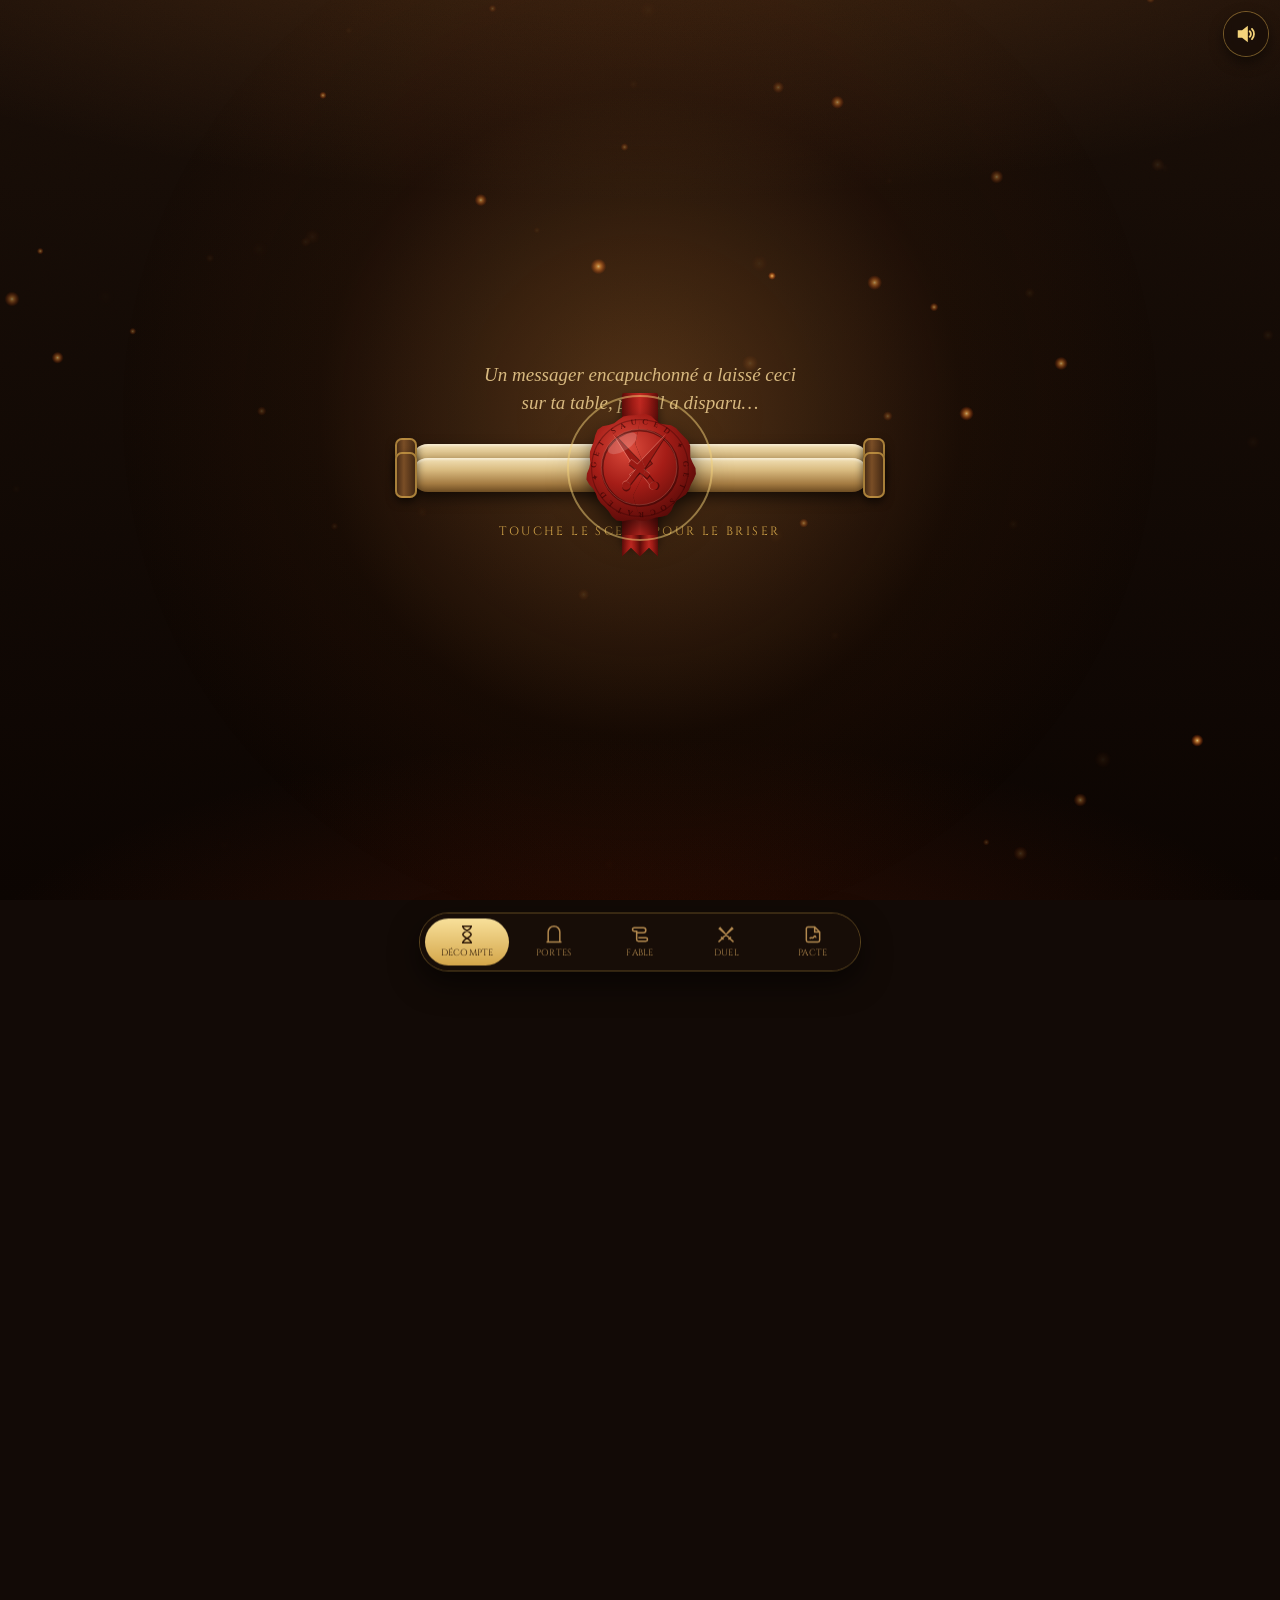
==== commit cb21a3c1: "Force le rechargement des scripts (version) et affiche la difficulté du crochetage Co-Authored-By: C" ====
--- a/index.html
+++ b/index.html
@@ -18,8 +18,8 @@
 <link rel="preconnect" href="https://fonts.googleapis.com">
 <link rel="preconnect" href="https://fonts.gstatic.com" crossorigin>
 <link href="https://fonts.googleapis.com/css2?family=Cinzel:wght@400;700;900&family=Cinzel+Decorative:wght@700;900&family=IM+Fell+English:ital@0;1&family=Pinyon+Script&display=swap" rel="stylesheet">
-<link rel="stylesheet" href="style.css">
-<link rel="stylesheet" href="jours.css">
+<link rel="stylesheet" href="style.css?v=20261031b">
+<link rel="stylesheet" href="jours.css?v=20261031b">
 </head>
 <body class="locked">
 <canvas id="embers" aria-hidden="true"></canvas>
@@ -241,7 +241,7 @@
 
 <div id="vanishFx"><span>Disparition !</span></div>
 
-<script src="calendrier.js"></script>
-<script src="app.js"></script>
+<script src="calendrier.js?v=20261031b"></script>
+<script src="app.js?v=20261031b"></script>
 </body>
 </html>
--- a/jours.css
+++ b/jours.css
@@ -94,3 +94,7 @@
 .rivals img{width:76px;height:76px;border-radius:50%;object-fit:cover;flex-shrink:0;box-shadow:0 0 0 3px var(--gold2),0 0 18px rgba(243,170,70,.45)}
 .rivals p{color:var(--parch2);font-size:15px;line-height:1.35}
 .rivals b{font-family:var(--ff-head);color:var(--gold2);font-size:16px}
+
+.scorebox .avatar{display:block;width:44px;height:44px;margin:0 auto 4px;border-radius:50%;object-fit:cover;box-shadow:0 0 0 2px var(--gold2)}
+.rivals-parch{background:rgba(43,23,9,.08);box-shadow:inset 0 0 0 1px rgba(90,58,30,.35)}
+.rivals-parch p{color:var(--ink)}.rivals-parch b{color:var(--blood)}
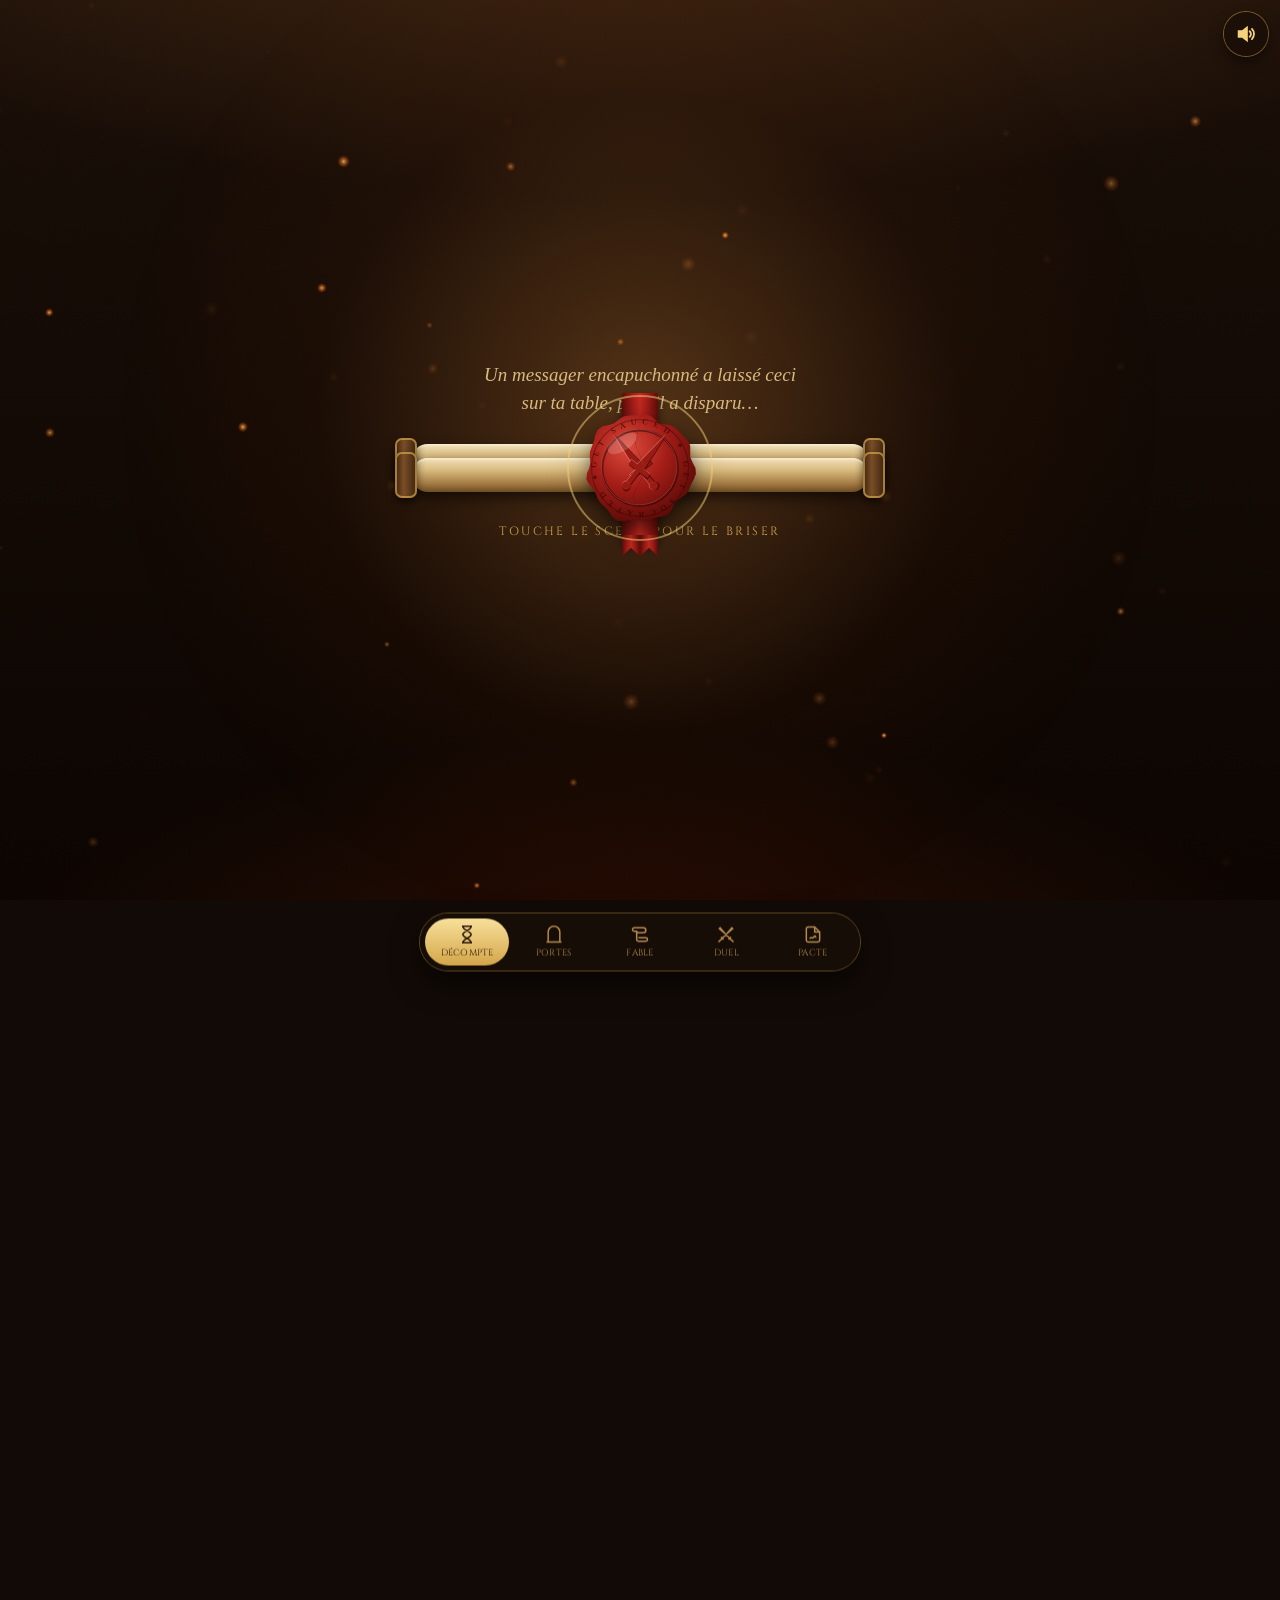
==== commit bf89f1a5: "Porte V : la Veillée d'Armes (fable, carte complète, photo et message vocal) Co-Authored-By: Claude " ====
--- a/index.html
+++ b/index.html
@@ -18,8 +18,8 @@
 <link rel="preconnect" href="https://fonts.googleapis.com">
 <link rel="preconnect" href="https://fonts.gstatic.com" crossorigin>
 <link href="https://fonts.googleapis.com/css2?family=Cinzel:wght@400;700;900&family=Cinzel+Decorative:wght@700;900&family=IM+Fell+English:ital@0;1&family=Pinyon+Script&display=swap" rel="stylesheet">
-<link rel="stylesheet" href="style.css?v=20261031b">
-<link rel="stylesheet" href="jours.css?v=20261031b">
+<link rel="stylesheet" href="style.css?v=20261103a">
+<link rel="stylesheet" href="jours.css?v=20261103a">
 </head>
 <body class="locked">
 <canvas id="embers" aria-hidden="true"></canvas>
@@ -241,7 +241,7 @@
 
 <div id="vanishFx"><span>Disparition !</span></div>
 
-<script src="calendrier.js?v=20261031b"></script>
-<script src="app.js?v=20261031b"></script>
+<script src="calendrier.js?v=20261103a"></script>
+<script src="app.js?v=20261103a"></script>
 </body>
 </html>
--- a/jours.css
+++ b/jours.css
@@ -98,3 +98,36 @@
 .scorebox .avatar{display:block;width:44px;height:44px;margin:0 auto 4px;border-radius:50%;object-fit:cover;box-shadow:0 0 0 2px var(--gold2)}
 .rivals-parch{background:rgba(43,23,9,.08);box-shadow:inset 0 0 0 1px rgba(90,58,30,.35)}
 .rivals-parch p{color:var(--ink)}.rivals-parch b{color:var(--blood)}
+
+/* ===== Porte V : le dernier sceau ===== */
+.final-seal-wrap{text-align:center;padding:20px 0 10px}
+.seal-btn.final-seal{position:relative;left:auto;top:auto;transform:none;width:170px;height:170px;margin:0 auto;display:block;animation:finalIdle 2.4s infinite ease-in-out}
+.seal-btn.final-seal.cracking{animation:finalShake .32s linear}
+.seal-btn.final-seal.broken{animation:none}
+@keyframes finalIdle{50%{transform:scale(1.06)}}
+@keyframes finalShake{20%{transform:translateX(-4px) rotate(-3deg)}40%{transform:translateX(4px) rotate(3deg)}60%{transform:translateX(-3px)}80%{transform:translateX(2px)}}
+.polaroid{margin:10px auto 0;max-width:420px;background:#fbf8f0;padding:12px 12px 6px;border-radius:3px;transform:rotate(-2.5deg);box-shadow:0 22px 50px rgba(0,0,0,.7)}
+.polaroid img{width:100%;height:auto;border-radius:2px}
+.polaroid figcaption{font-family:var(--ff-sign);font-size:30px;color:#1f2a55;text-align:center;padding:6px 0 4px}
+.polaroid.drop{animation:polaDrop 1.2s cubic-bezier(.2,1.3,.4,1)}
+@keyframes polaDrop{from{opacity:0;transform:translateY(-80px) rotate(-14deg) scale(.85)}to{opacity:1;transform:rotate(-2.5deg)}}
+.voice-card{margin-top:26px;padding:20px 18px;text-align:center}
+.voice-card.rise{animation:fadeUp 1s .6s both}
+.voice-card .kick{font-family:var(--ff-head);font-size:11px;letter-spacing:.25em;text-transform:uppercase;color:var(--ink-soft);margin-bottom:12px}
+.player{display:flex;align-items:center;gap:14px;text-align:left}
+.player .play{flex-shrink:0;width:72px;height:72px;border-radius:50%;display:flex;align-items:center;justify-content:center;color:#fff;
+  background:radial-gradient(circle at 35% 30%,#dc4b3c,#a51d17 55%,#5e0d0a);box-shadow:0 0 0 3px #f3d27a,0 0 26px rgba(220,75,60,.55),0 8px 16px rgba(0,0,0,.4);animation:pulse 2s infinite}
+.player.on .play{animation:none}
+.player .play svg{width:34px;height:34px}
+.pmeta{flex:1;min-width:0}
+.bars{display:flex;align-items:center;gap:3px;height:34px}
+.bars i{flex:1;height:30%;border-radius:2px;background:rgba(122,18,15,.35);transition:height .2s}
+.player.on .bars i{background:var(--blood);animation:bar .9s infinite ease-in-out}
+.player.on .bars i:nth-child(3n){animation-delay:-.3s}.player.on .bars i:nth-child(3n+1){animation-delay:-.6s}.player.on .bars i:nth-child(4n){animation-duration:.7s}
+@keyframes bar{0%,100%{height:20%}50%{height:95%}}
+.ptrack{height:8px;border-radius:5px;background:rgba(43,23,9,.2);margin-top:8px;cursor:pointer;overflow:hidden}
+.ptrack i{display:block;height:100%;width:0;background:var(--blood)}
+.ptime{display:flex;justify-content:space-between;font-family:var(--ff-head);font-size:12px;color:var(--ink-soft);margin-top:4px}
+.final-cd{text-align:center;margin-top:18px;padding-top:16px;border-top:1px dashed rgba(90,58,30,.4)}
+.final-cd .kick{font-family:var(--ff-head);font-size:11px;letter-spacing:.25em;text-transform:uppercase;color:var(--ink-soft)}
+.big-cd{font-family:var(--ff-head);font-weight:900;font-size:26px;color:var(--blood);margin-top:6px;font-variant-numeric:tabular-nums}
